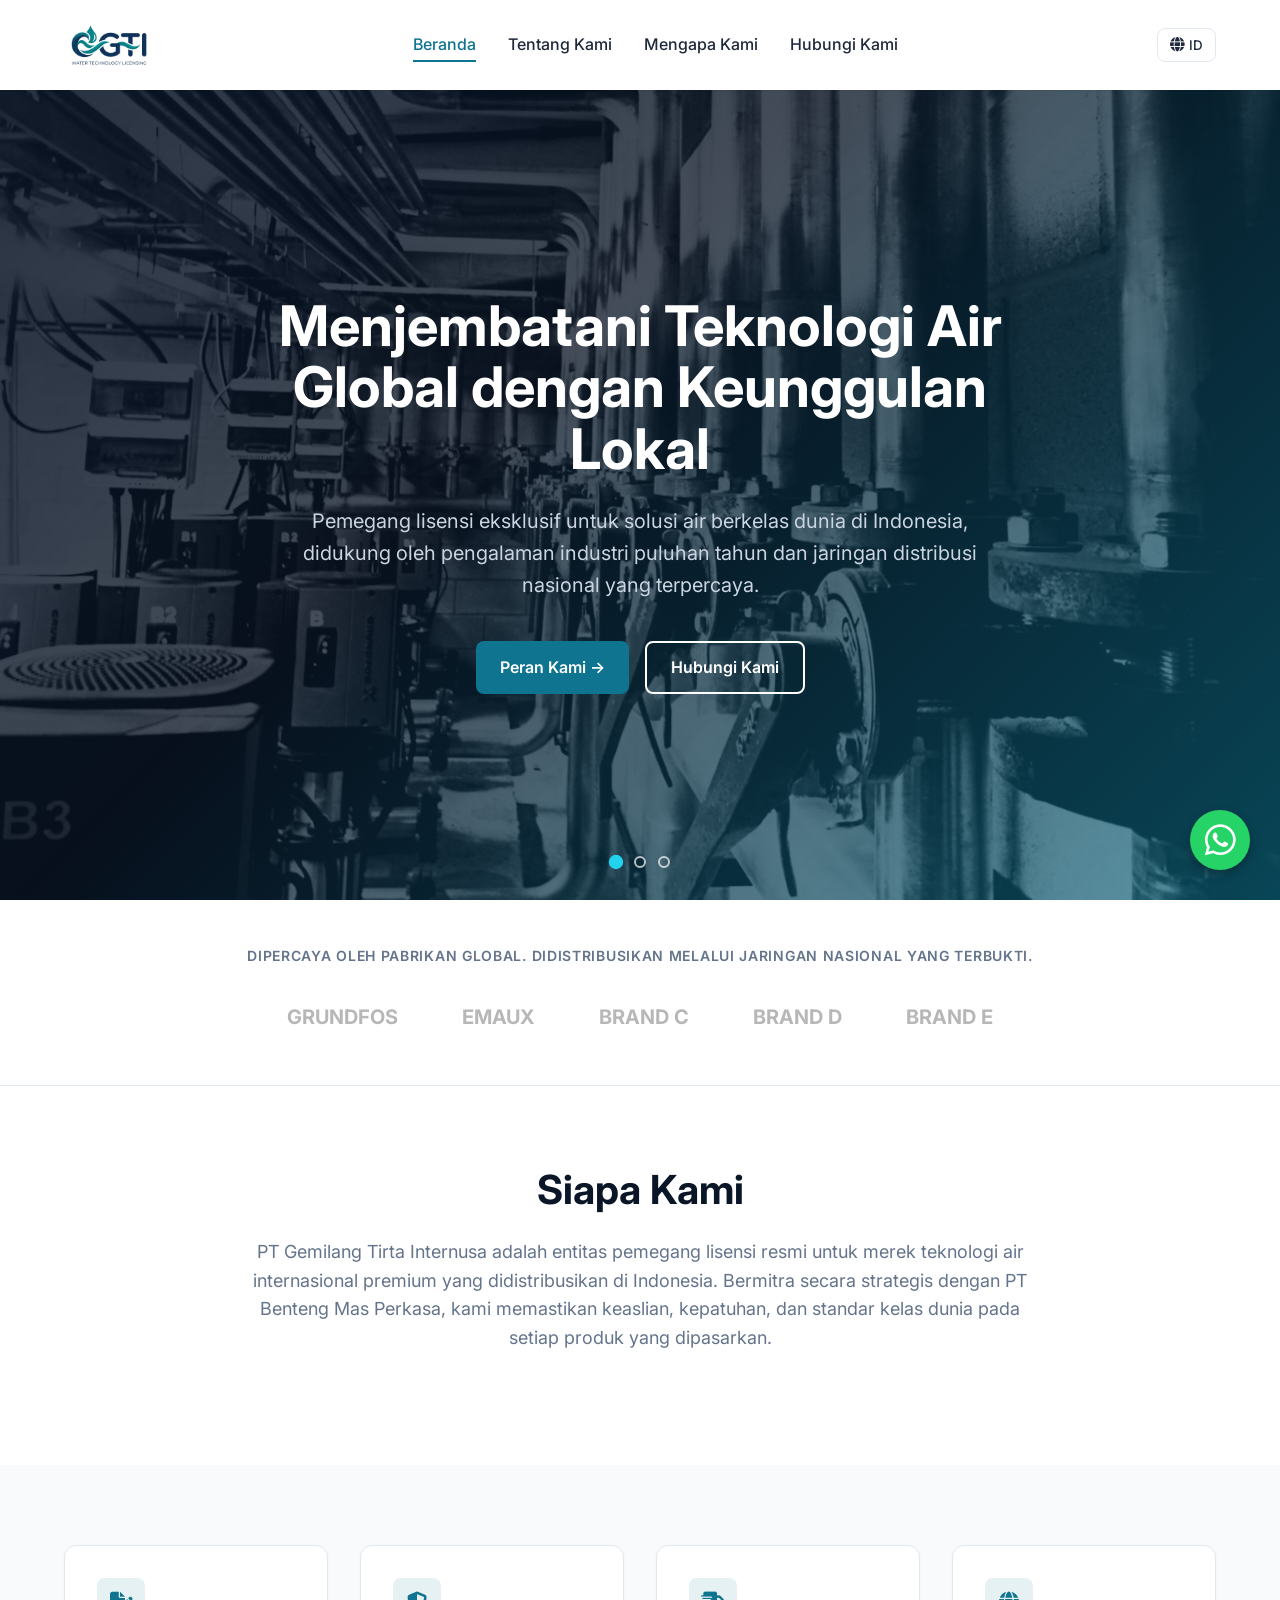
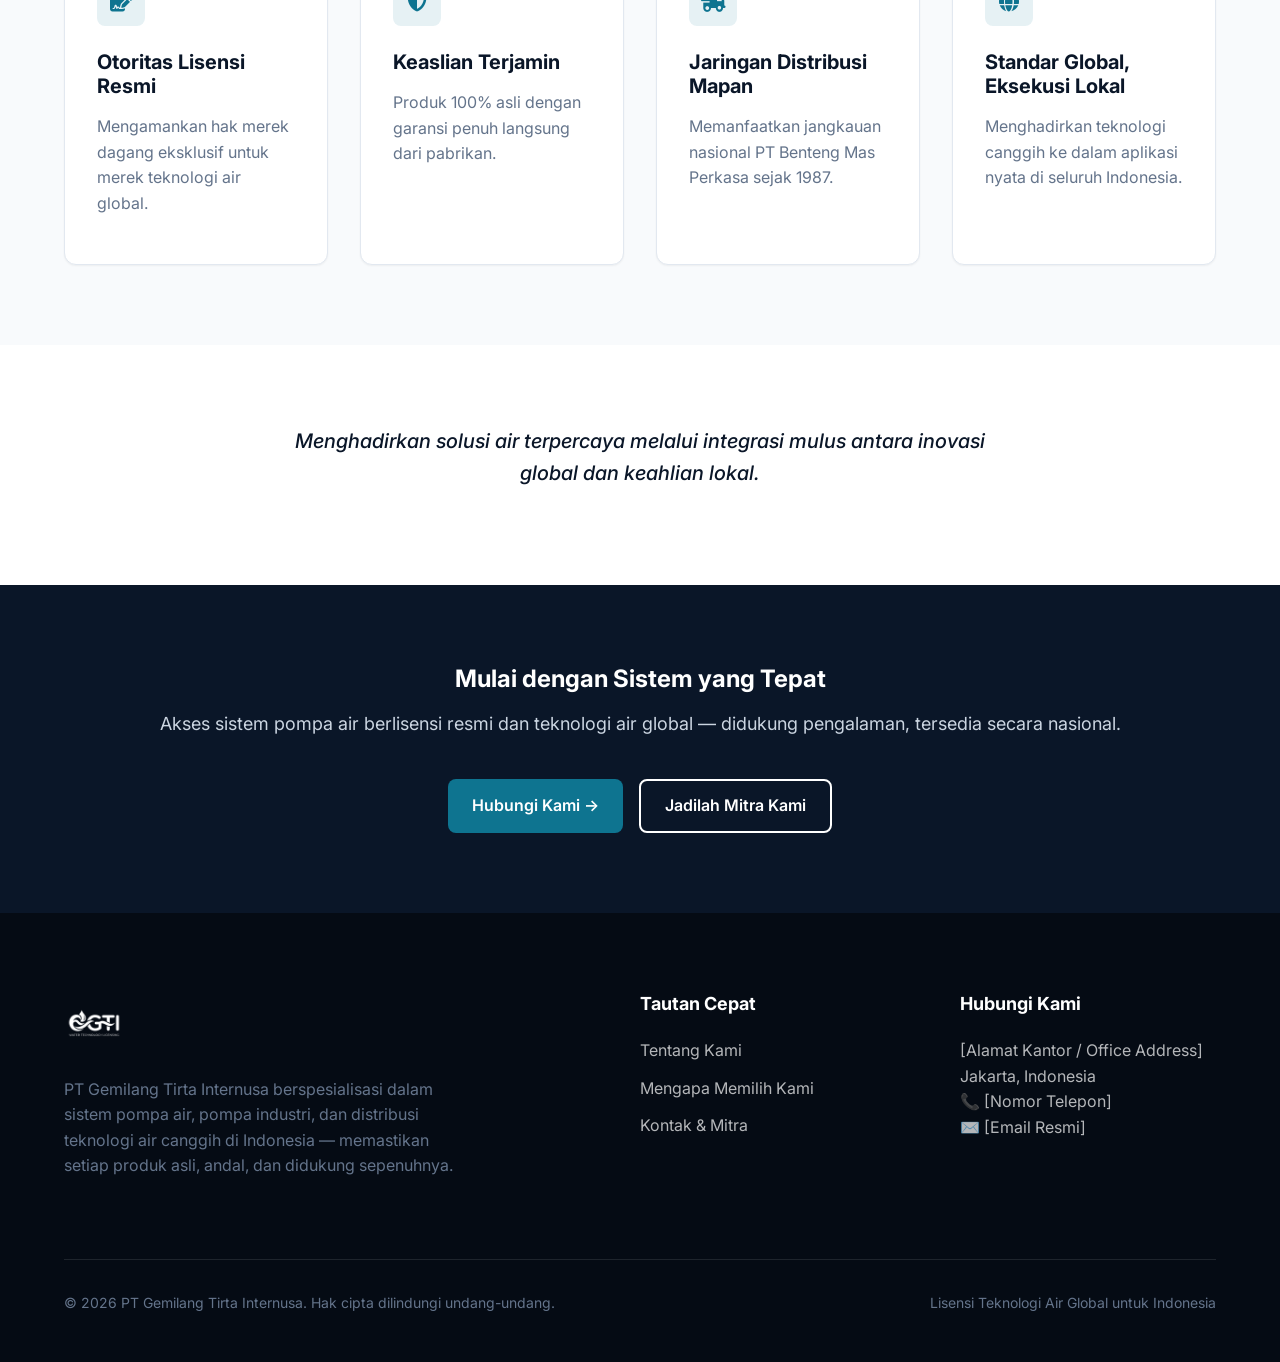
==== index.html @ 08c7417e "feat: Restructure multi-page website based on slide 6-11 editorial brief" ====
<!DOCTYPE html>
<html lang="id">
<head>
  <meta charset="UTF-8">
  <meta name="viewport" content="width=device-width, initial-scale=1.0">
  <title data-lang-id="Sistem Pompa Air Indonesia | PT Gemilang Tirta Internusa" data-lang-en="Water Pump Systems Indonesia | PT Gemilang Tirta Internusa">Sistem Pompa Air Indonesia | PT Gemilang Tirta Internusa</title>
  <meta name="description" data-lang-id="Gateway lisensi resmi untuk sistem pompa air global dan teknologi air di Indonesia. Produk asli, distribusi nasional, dan dukungan penuh pabrikan." data-lang-en="Official licensing gateway for global water pump systems and water technologies in Indonesia. Authentic products, nationwide distribution, and full manufacturer support." content="Gateway lisensi resmi untuk sistem pompa air global dan teknologi air di Indonesia. Produk asli, distribusi nasional, dan dukungan penuh pabrikan.">
  
  <link rel="preconnect" href="https://fonts.googleapis.com">
  <link rel="preconnect" href="https://fonts.gstatic.com" crossorigin>
  <link href="https://fonts.googleapis.com/css2?family=Inter:wght@400;500;600;700&display=swap" rel="stylesheet">
  <link rel="stylesheet" href="https://cdnjs.cloudflare.com/ajax/libs/font-awesome/6.4.2/css/all.min.css">
  <link rel="stylesheet" href="css/style.css">
</head>
<body>

  <!-- Header & Navigation -->
  <header class="header">
    <div class="container nav-container">
      <a href="index.html" class="logo-wrapper">
        <img src="assets/images/logo.png" alt="GTI Logo">
      </a>
      
      <nav class="nav-menu">
        <a href="index.html" class="nav-link active" data-lang-id="Beranda" data-lang-en="Home">Beranda</a>
        <a href="about.html" class="nav-link" data-lang-id="Tentang Kami" data-lang-en="About Us">Tentang Kami</a>
        <a href="why-us.html" class="nav-link" data-lang-id="Mengapa Kami" data-lang-en="Why Choose Us">Mengapa Kami</a>
        <a href="contact.html" class="nav-link" data-lang-id="Hubungi Kami" data-lang-en="Contact Us">Hubungi Kami</a>
      </nav>

      <div class="nav-actions">
        <!-- Language Switcher -->
        <div class="lang-dropdown">
          <button class="lang-btn">
            <i class="fa-solid fa-globe" style="font-size: 1.1em; color: currentColor;"></i>
            <span id="current-lang">ID</span>
          </button>
          <div class="lang-menu">
            <button class="lang-option" data-value="id">Bahasa Indonesia</button>
            <button class="lang-option" data-value="en">English</button>
          </div>
        </div>
        
        <button class="mobile-toggle">
          <i class="fa-solid fa-bars" style="font-size: 1.5em; color: currentColor;"></i>
        </button>
      </div>
    </div>
  </header>

  <!-- Hero Section -->
  <section class="hero-slider" id="heroSlider">
    <div class="slider-track">
      <!-- Slide 1 -->
      <div class="slide" style="background-image: url('assets/benner/2-1-1536x1024.jpg');">
        <div class="slide-overlay"></div>
        <div class="container slide-content">
          <h1 class="hero-title" data-lang-id="Menjembatani Teknologi Air Global dengan Keunggulan Lokal" data-lang-en="Bridging Global Water Technologies with Local Excellence">Menjembatani Teknologi Air Global dengan Keunggulan Lokal</h1>
          <p class="hero-subtitle" data-lang-id="Pemegang lisensi eksklusif untuk solusi air berkelas dunia di Indonesia, didukung oleh pengalaman industri puluhan tahun dan jaringan distribusi nasional yang terpercaya." data-lang-en="Exclusive licensing gateway for world-class water solutions in Indonesia, backed by decades of industry experience and a trusted nationwide distribution network.">Pemegang lisensi eksklusif untuk solusi air berkelas dunia di Indonesia, didukung oleh pengalaman industri puluhan tahun dan jaringan distribusi nasional yang terpercaya.</p>
          <div class="hero-cta">
            <a href="about.html" class="btn btn-primary" data-lang-id="Peran Kami &rarr;" data-lang-en="Explore Our Role &rarr;">Peran Kami &rarr;</a>
            <a href="contact.html" class="btn btn-outline text-white" style="border-color: #fff;" data-lang-id="Hubungi Kami" data-lang-en="Contact Us">Hubungi Kami</a>
          </div>
        </div>
      </div>
      <!-- Slide 2 -->
      <div class="slide" style="background-image: url('assets/benner/1-1536x1024.jpg');">
        <div class="slide-overlay"></div>
        <div class="container slide-content">
          <h1 class="hero-title" data-lang-id="Teknologi Air Global. Resmi Hadir di Indonesia." data-lang-en="Global Water Technology. Officially Delivered.">Teknologi Air Global. Resmi Hadir di Indonesia.</h1>
          <p class="hero-subtitle" data-lang-id="Pemegang lisensi eksklusif untuk merek teknologi air internasional premium di Indonesia — menjamin keaslian, kepatuhan, dan keandalan jangka panjang." data-lang-en="Exclusive licensing gateway for premium international water brands in Indonesia — ensuring authenticity, compliance, and long-term reliability.">Pemegang lisensi eksklusif untuk merek teknologi air internasional premium di Indonesia — menjamin keaslian, kepatuhan, dan keandalan jangka panjang.</p>
          <div class="hero-cta">
            <a href="about.html" class="btn btn-primary" data-lang-id="Tentang Kami &rarr;" data-lang-en="About Us &rarr;">Tentang Kami &rarr;</a>
          </div>
        </div>
      </div>
      <!-- Slide 3 -->
      <div class="slide" style="background-image: url('assets/benner/1-3-1536x1024.jpg');">
        <div class="slide-overlay"></div>
        <div class="container slide-content">
          <h1 class="hero-title" data-lang-id="Jaringan Distribusi Nasional Sejak 1987" data-lang-en="Nationwide Distribution Network Since 1987">Jaringan Distribusi Nasional Sejak 1987</h1>
          <p class="hero-subtitle" data-lang-id="Didukung oleh warisan PT Benteng Mas Perkasa, jaringan distribusi kami menjangkau seluruh wilayah Indonesia." data-lang-en="Backed by PT Benteng Mas Perkasa's legacy, our distribution network reaches all across Indonesia.">Didukung oleh warisan PT Benteng Mas Perkasa, jaringan distribusi kami menjangkau seluruh wilayah Indonesia.</p>
          <div class="hero-cta">
            <a href="why-us.html" class="btn btn-primary" data-lang-id="Mengapa Kami &rarr;" data-lang-en="Why Choose Us &rarr;">Mengapa Kami &rarr;</a>
            <a href="contact.html" class="btn btn-outline text-white" style="border-color: #fff;" data-lang-id="Jadilah Mitra Kami" data-lang-en="Partner With Us">Jadilah Mitra Kami</a>
          </div>
        </div>
      </div>
    </div>
    <!-- Dot Navigation -->
    <div class="slider-dots">
      <button class="dot active" data-slide="0"></button>
      <button class="dot" data-slide="1"></button>
      <button class="dot" data-slide="2"></button>
    </div>
  </section>

  <!-- Trust Bar (Logos) -->
  <section class="logo-strip fade-in delay-1">
    <div class="container">
      <h4 class="logo-strip-title" data-lang-id="Dipercaya oleh pabrikan global. Didistribusikan melalui jaringan nasional yang terbukti." data-lang-en="Trusted by global manufacturers. Distributed through a proven national network.">Dipercaya oleh pabrikan global. Didistribusikan melalui jaringan nasional yang terbukti.</h4>
      <div class="logo-grid">
        <!-- Placeholder logos text instead of images -->
        <div class="logo-item">GRUNDFOS</div>
        <div class="logo-item">EMAUX</div>
        <div class="logo-item">BRAND C</div>
        <div class="logo-item">BRAND D</div>
        <div class="logo-item">BRAND E</div>
      </div>
    </div>
  </section>

  <!-- Intro Highlight (Short Overview) -->
  <section class="section">
    <div class="container text-center fade-in">
      <h2 class="section-title text-primary" style="margin-bottom: 1.5rem;" data-lang-id="Siapa Kami" data-lang-en="Who We Are">Siapa Kami</h2>
      <p style="max-width: 800px; margin: 0 auto 2rem; font-size: 1.125rem;" data-lang-id="PT Gemilang Tirta Internusa adalah entitas pemegang lisensi resmi untuk merek teknologi air internasional premium yang didistribusikan di Indonesia. Bermitra secara strategis dengan PT Benteng Mas Perkasa, kami memastikan keaslian, kepatuhan, dan standar kelas dunia pada setiap produk yang dipasarkan." data-lang-en="PT Gemilang Tirta Internusa is the official licensing entity for premium international water technology brands distributed in Indonesia. Working in strategic partnership with PT Benteng Mas Perkasa, we ensure authenticity, compliance, and world-class standards across every product delivered to the market.">PT Gemilang Tirta Internusa adalah entitas pemegang lisensi resmi untuk merek teknologi air internasional premium yang didistribusikan di Indonesia. Bermitra secara strategis dengan PT Benteng Mas Perkasa, kami memastikan keaslian, kepatuhan, dan standar kelas dunia pada setiap produk yang dipasarkan.</p>
    </div>
  </section>

  <!-- Key Value Points (4 Columns) -->
  <section class="section section-bg-light">
    <div class="container fade-in">
      <div class="grid-4">
        <!-- Card 1 -->
        <div class="card">
          <div class="card-icon">
            <i class="fa-solid fa-file-signature fa-lg"></i>
          </div>
          <h3 class="card-title" data-lang-id="Otoritas Lisensi Resmi" data-lang-en="Official Licensing Authority">Otoritas Lisensi Resmi</h3>
          <p data-lang-id="Mengamankan hak merek dagang eksklusif untuk merek teknologi air global." data-lang-en="Securing exclusive trademark rights for global water technology brands.">Mengamankan hak merek dagang eksklusif untuk merek teknologi air global.</p>
        </div>
        <!-- Card 2 -->
        <div class="card delay-1 fade-in">
          <div class="card-icon">
            <i class="fa-solid fa-shield-halved fa-lg"></i>
          </div>
          <h3 class="card-title" data-lang-id="Keaslian Terjamin" data-lang-en="Authenticity Guaranteed">Keaslian Terjamin</h3>
          <p data-lang-id="Produk 100% asli dengan garansi penuh langsung dari pabrikan." data-lang-en="100% genuine products with full manufacturer-backed warranties.">Produk 100% asli dengan garansi penuh langsung dari pabrikan.</p>
        </div>
        <!-- Card 3 -->
        <div class="card delay-2 fade-in">
          <div class="card-icon">
            <i class="fa-solid fa-truck-fast fa-lg"></i>
          </div>
          <h3 class="card-title" data-lang-id="Jaringan Distribusi Mapan" data-lang-en="Established Distribution Network">Jaringan Distribusi Mapan</h3>
          <p data-lang-id="Memanfaatkan jangkauan nasional PT Benteng Mas Perkasa sejak 1987." data-lang-en="Leveraging PT Benteng Mas Perkasa's nationwide reach since 1987.">Memanfaatkan jangkauan nasional PT Benteng Mas Perkasa sejak 1987.</p>
        </div>
        <!-- Card 4 -->
        <div class="card delay-3 fade-in">
          <div class="card-icon">
            <i class="fa-solid fa-globe fa-lg"></i>
          </div>
          <h3 class="card-title" data-lang-id="Standar Global, Eksekusi Lokal" data-lang-en="Global Standards, Local Execution">Standar Global, Eksekusi Lokal</h3>
          <p data-lang-id="Menghadirkan teknologi canggih ke dalam aplikasi nyata di seluruh Indonesia." data-lang-en="Bringing advanced technologies into real-world applications across Indonesia.">Menghadirkan teknologi canggih ke dalam aplikasi nyata di seluruh Indonesia.</p>
        </div>
      </div>
    </div>
  </section>

  <!-- Callout Section -->
  <section class="section text-center fade-in">
    <div class="container" style="max-width: 800px;">
      <p style="font-size: 1.25rem; font-weight: 500; color: var(--color-primary); font-style: italic;" data-lang-id="Menghadirkan solusi air terpercaya melalui integrasi mulus antara inovasi global dan keahlian lokal." data-lang-en="Delivering trusted water solutions through a seamless integration of global innovation and local expertise.">Menghadirkan solusi air terpercaya melalui integrasi mulus antara inovasi global dan keahlian lokal.</p>
    </div>
  </section>

  <!-- CTA Section -->
  <section class="section section-bg-dark text-center fade-in">
    <div class="container">
      <h2 data-lang-id="Mulai dengan Sistem yang Tepat" data-lang-en="Start with the Right System">Mulai dengan Sistem yang Tepat</h2>
      <p style="margin-bottom: 2.5rem; color: #CBD5E1; font-size: 1.125rem;" data-lang-id="Akses sistem pompa air berlisensi resmi dan teknologi air global — didukung pengalaman, tersedia secara nasional." data-lang-en="Access officially licensed water pump systems and global water technologies — backed by experience, supported nationwide.">Akses sistem pompa air berlisensi resmi dan teknologi air global — didukung pengalaman, tersedia secara nasional.</p>
      <div class="hero-cta">
        <a href="contact.html" class="btn btn-primary" data-lang-id="Hubungi Kami &rarr;" data-lang-en="Contact Us &rarr;">Hubungi Kami &rarr;</a>
        <a href="contact.html" class="btn btn-outline text-white" style="border-color: #fff;" data-lang-id="Jadilah Mitra Kami" data-lang-en="Become a Partner">Jadilah Mitra Kami</a>
      </div>
    </div>
  </section>

  <!-- Footer -->
  <footer class="footer">
    <div class="container">
      <div class="footer-top fade-in">
        <div class="footer-info">
          <img src="assets/images/logo.png" alt="GTI Logo" class="footer-logo">
          <p class="footer-desc" data-lang-id="PT Gemilang Tirta Internusa berspesialisasi dalam sistem pompa air, pompa industri, dan distribusi teknologi air canggih di Indonesia — memastikan setiap produk asli, andal, dan didukung sepenuhnya." data-lang-en="PT Gemilang Tirta Internusa specializes in water pump systems, industrial pumps, and advanced water technology distribution in Indonesia, ensuring every product is authentic, reliable, and fully supported.">PT Gemilang Tirta Internusa berspesialisasi dalam sistem pompa air, pompa industri, dan distribusi teknologi air canggih di Indonesia — memastikan setiap produk asli, andal, dan didukung sepenuhnya.</p>
        </div>
        <div class="footer-links">
          <h4 data-lang-id="Tautan Cepat" data-lang-en="Quick Links">Tautan Cepat</h4>
          <ul>
            <li><a href="about.html" data-lang-id="Tentang Kami" data-lang-en="About Us">Tentang Kami</a></li>
            <li><a href="why-us.html" data-lang-id="Mengapa Memilih Kami" data-lang-en="Why Choose Us">Mengapa Memilih Kami</a></li>
            <li><a href="contact.html" data-lang-id="Kontak & Mitra" data-lang-en="Contact & Partnership">Kontak & Mitra</a></li>
          </ul>
        </div>
        <div class="footer-contact">
          <h4 data-lang-id="Hubungi Kami" data-lang-en="Contact">Hubungi Kami</h4>
          <ul>
            <!-- Placeholders as requested -->
            <li>[Alamat Kantor / Office Address]</li>
            <li>Jakarta, Indonesia</li>
            <li>📞 [Nomor Telepon]</li>
            <li>✉️ [Email Resmi]</li>
          </ul>
        </div>
      </div>
      <div class="footer-bottom">
        <p>&copy; 2026 PT Gemilang Tirta Internusa. <span data-lang-id="Hak cipta dilindungi undang-undang." data-lang-en="All rights reserved.">Hak cipta dilindungi undang-undang.</span></p>
        <p data-lang-id="Lisensi Teknologi Air Global untuk Indonesia" data-lang-en="Licensing Global Water Technologies for Indonesia">Lisensi Teknologi Air Global untuk Indonesia</p>
      </div>
    </div>
  </footer>

  <!-- Floating WhatsApp Button -->
  <a href="https://wa.me/6281234567890" class="whatsapp-float" target="_blank" rel="noopener noreferrer" aria-label="Chat on WhatsApp">
    <i class="fa-brands fa-whatsapp"></i>
  </a>

  <script src="js/main.js"></script>
</body>
</html>
---- css/style.css ----
/* ==========================================================================
   CSS Variables & Tokens
   ========================================================================== */
:root {
  /* Colors */
  --color-primary: #0A1628; /* Deep Navy */
  --color-secondary: #0E7490; /* Ocean Teal */
  --color-accent: #22D3EE; /* Aqua Blue */
  --color-neutral-light: #F8FAFC; /* Soft White */
  --color-neutral: #64748B; /* Slate Gray */
  --color-text: #1E293B; /* Dark Charcoal */
  --color-white: #FFFFFF;
  --color-border: #E2E8F0;
  
  /* Typography */
  --font-main: 'Inter', -apple-system, BlinkMacSystemFont, 'Segoe UI', Roboto, Oxygen, Ubuntu, Cantarell, sans-serif;
  
  /* Shadow & Radius */
  --shadow-sm: 0 1px 2px 0 rgba(0, 0, 0, 0.05);
  --shadow-md: 0 4px 6px -1px rgba(0, 0, 0, 0.1), 0 2px 4px -1px rgba(0, 0, 0, 0.06);
  --shadow-lg: 0 10px 15px -3px rgba(0, 0, 0, 0.1), 0 4px 6px -2px rgba(0, 0, 0, 0.05);
  --radius-md: 8px;
  --radius-lg: 12px;
  
  /* Layout */
  --max-width: 1200px;
  --section-padding: 5rem 1rem;
}

/* ==========================================================================
   Reset & Base Styles
   ========================================================================== */
*, *::before, *::after {
  box-sizing: border-box;
  margin: 0;
  padding: 0;
}

html {
  scroll-behavior: smooth;
}

body {
  font-family: var(--font-main);
  color: var(--color-text);
  background-color: var(--color-white);
  line-height: 1.6;
  font-size: 16px;
  overflow-x: hidden;
}

a {
  text-decoration: none;
  color: inherit;
  transition: color 0.3s ease;
}

ul {
  list-style: none;
}

img {
  max-width: 100%;
  height: auto;
  display: block;
}

.container {
  width: 100%;
  max-width: var(--max-width);
  margin: 0 auto;
  padding: 0 1.5rem;
}

h1, h2, h3, h4, h5, h6 {
  line-height: 1.2;
  font-weight: 700;
  color: var(--color-primary);
  margin-bottom: 1rem;
}

p {
  margin-bottom: 1rem;
  color: var(--color-neutral);
}

.section {
  padding: var(--section-padding);
}

.section-bg-light {
  background-color: var(--color-neutral-light);
}

.section-bg-dark {
  background-color: var(--color-primary);
  color: var(--color-white);
}

.section-bg-dark h1, .section-bg-dark h2, .section-bg-dark h3, .section-bg-dark p {
  color: var(--color-white);
}

/* ==========================================================================
   Typography Utilities
   ========================================================================== */
.text-center { text-align: center; }
.text-primary { color: var(--color-primary); }
.text-secondary { color: var(--color-secondary); }
.text-accent { color: var(--color-accent); }
.text-white { color: var(--color-white) !important; }
.text-neutral { color: var(--color-neutral); }

.section-title {
  font-size: 2.5rem;
  margin-bottom: 3rem;
  text-align: center;
}

/* ==========================================================================
   Buttons
   ========================================================================== */
.btn {
  display: inline-flex;
  align-items: center;
  justify-content: center;
  gap: 0.5rem;
  padding: 0.75rem 1.5rem;
  border-radius: var(--radius-md);
  font-weight: 600;
  cursor: pointer;
  transition: all 0.3s ease;
  border: none;
  font-size: 1rem;
}

.btn-primary {
  background-color: var(--color-secondary);
  color: var(--color-white);
}

.btn-primary:hover {
  background-color: #0c6178;
  color: var(--color-white);
  transform: translateY(-2px);
}

.btn-outline {
  background-color: transparent;
  color: var(--color-secondary);
  border: 2px solid var(--color-secondary);
}

.btn-outline:hover {
  background-color: var(--color-secondary);
  color: var(--color-white);
}

.btn-white {
  background-color: var(--color-white);
  color: var(--color-primary);
}

.btn-white:hover {
  background-color: var(--color-neutral-light);
  transform: translateY(-2px);
}

/* ==========================================================================
   Header & Navigation
   ========================================================================== */
.header {
  background-color: var(--color-white);
  box-shadow: var(--shadow-sm);
  position: sticky;
  top: 0;
  z-index: 1000;
  width: 100%;
}

.nav-container {
  display: flex;
  justify-content: space-between;
  align-items: center;
  height: 90px;
}

.logo-wrapper {
  display: flex;
  align-items: center;
}

.logo-wrapper img {
  height: 90px;
  width: auto;
}

/* Nav Menu */
.nav-menu {
  display: flex;
  gap: 2rem;
  align-items: center;
}

.nav-link {
  font-weight: 500;
  color: var(--color-text);
  position: relative;
}

.nav-link::after {
  content: '';
  position: absolute;
  bottom: -4px;
  left: 0;
  width: 0;
  height: 2px;
  background-color: var(--color-secondary);
  transition: width 0.3s ease;
}

.nav-link:hover::after, .nav-link.active::after {
  width: 100%;
}

.nav-link:hover, .nav-link.active {
  color: var(--color-secondary);
}

/* Actions (Lang Switcher & Hamburger) */
.nav-actions {
  display: flex;
  align-items: center;
  gap: 1rem;
}

/* Language Switcher */
.lang-dropdown {
  position: relative;
  display: inline-block;
}

.lang-btn {
  display: flex;
  align-items: center;
  gap: 0.25rem;
  background: none;
  border: 1px solid var(--color-border);
  border-radius: var(--radius-md);
  padding: 0.5rem 0.75rem;
  font-family: inherit;
  font-weight: 500;
  cursor: pointer;
  color: var(--color-text);
  transition: border-color 0.3s;
}

.lang-btn:hover {
  border-color: var(--color-secondary);
}

.lang-menu {
  display: none;
  position: absolute;
  right: 0;
  top: 100%;
  margin-top: 0.5rem;
  background-color: var(--color-white);
  box-shadow: var(--shadow-md);
  border-radius: var(--radius-md);
  border: 1px solid var(--color-border);
  min-width: 140px;
  overflow: hidden;
  z-index: 100;
}

.lang-menu.show {
  display: block;
}

.lang-option {
  display: block;
  width: 100%;
  text-align: left;
  padding: 0.75rem 1rem;
  background: none;
  border: none;
  cursor: pointer;
  font-family: inherit;
  font-size: 0.95rem;
}

.lang-option:hover {
  background-color: var(--color-neutral-light);
  color: var(--color-secondary);
}

/* Mobile Toggle */
.mobile-toggle {
  display: none;
  background: none;
  border: none;
  cursor: pointer;
  color: var(--color-text);
}

/* ==========================================================================
   Hero Slider (Horizontal Carousel)
   ========================================================================== */
.hero-slider {
  position: relative;
  width: 100%;
  height: calc(100vh - 90px);
  min-height: 500px;
  overflow: hidden;
}

.slider-track {
  display: flex;
  width: 400%; /* 4 slides x 100% */
  height: 100%;
  transition: transform 0.8s cubic-bezier(0.25, 0.46, 0.45, 0.94);
}

.slide {
  flex: 0 0 25%; /* each slide = 1/4 of track */
  width: 25%;
  height: 100%;
  background-size: cover;
  background-position: center;
  background-repeat: no-repeat;
  display: flex;
  align-items: center;
  justify-content: center;
  position: relative;
}

.slide-overlay {
  position: absolute;
  top: 0;
  left: 0;
  width: 100%;
  height: 100%;
  background: linear-gradient(135deg, rgba(10, 22, 40, 0.85) 0%, rgba(10, 22, 40, 0.7) 40%, rgba(14, 116, 144, 0.6) 100%);
  backdrop-filter: grayscale(100%);
  -webkit-backdrop-filter: grayscale(100%);
  z-index: 1;
}

.slide-content {
  position: relative;
  z-index: 2;
  max-width: 800px;
  margin: 0 auto;
  text-align: center;
  padding: 0 2rem;
}

.slide-content .hero-title {
  font-size: 3.5rem;
  margin-bottom: 1.5rem;
  line-height: 1.1;
  color: #fff;
}

.slide-content .hero-subtitle {
  font-size: 1.25rem;
  margin-bottom: 2.5rem;
  color: #CBD5E1;
  font-weight: 400;
}

/* Slider Dot Navigation */
.slider-dots {
  position: absolute;
  bottom: 2rem;
  left: 50%;
  transform: translateX(-50%);
  display: flex;
  gap: 0.75rem;
  z-index: 10;
}

.dot {
  width: 12px;
  height: 12px;
  border-radius: 50%;
  border: 2px solid rgba(255, 255, 255, 0.7);
  background: transparent;
  cursor: pointer;
  transition: all 0.3s ease;
  padding: 0;
}

.dot:hover {
  background: rgba(255, 255, 255, 0.5);
}

.dot.active {
  background: var(--color-accent);
  border-color: var(--color-accent);
  transform: scale(1.2);
}

/* ==========================================================================
   Hero Section (for non-homepage pages)
   ========================================================================== */
.hero {
  background-color: var(--color-primary);
  color: var(--color-white);
  padding: 8rem 0;
  position: relative;
  overflow: hidden;
  background-size: cover;
  background-position: center;
  background-repeat: no-repeat;
}

.hero::before {
  content: '';
  position: absolute;
  top: 0;
  left: 0;
  width: 100%;
  height: 100%;
  background: linear-gradient(135deg, rgba(10, 22, 40, 0.75) 0%, rgba(10, 22, 40, 0.85) 100%);
  z-index: 1;
}

/* Subtle accent glow */
.hero::after {
  content: '';
  position: absolute;
  bottom: 0;
  right: -10%;
  width: 60%;
  height: 100%;
  background-image: radial-gradient(circle at 100% 50%, rgba(34, 211, 238, 0.08) 0%, transparent 60%);
  z-index: 1;
}

.hero-content {
  position: relative;
  z-index: 2;
  max-width: 800px;
  margin: 0 auto;
  text-align: center;
}

.hero-title {
  font-size: 3.5rem;
  margin-bottom: 1.5rem;
  line-height: 1.1;
  color: var(--color-white);
}

.hero-subtitle {
  font-size: 1.25rem;
  margin-bottom: 2.5rem;
  color: #CBD5E1;
  font-weight: 400;
}

.hero-cta {
  display: flex;
  gap: 1rem;
  justify-content: center;
}

/* ==========================================================================
   Logo Strip (Trust Bar)
   ========================================================================== */
.logo-strip {
  background-color: var(--color-white);
  padding: 3rem 0;
  border-bottom: 1px solid var(--color-border);
}

.logo-strip-title {
  text-align: center;
  font-size: 0.875rem;
  text-transform: uppercase;
  letter-spacing: 0.05em;
  color: var(--color-neutral);
  margin-bottom: 2rem;
  font-weight: 600;
}

.logo-grid {
  display: flex;
  justify-content: center;
  align-items: center;
  gap: 4rem;
  flex-wrap: wrap;
}

.logo-item {
  height: 40px;
  opacity: 0.5;
  filter: grayscale(100%);
  transition: all 0.3s ease;
  display: flex;
  align-items: center;
  color: var(--color-neutral);
  font-weight: bold;
  font-size: 1.25rem;
}

.logo-item:hover {
  opacity: 1;
  filter: grayscale(0%);
}

/* ==========================================================================
   Grids & Cards
   ========================================================================== */
.grid-2 {
  display: grid;
  grid-template-columns: repeat(2, 1fr);
  gap: 3rem;
  align-items: center;
}

.grid-3 {
  display: grid;
  grid-template-columns: repeat(3, 1fr);
  gap: 2rem;
}

.grid-4 {
  display: grid;
  grid-template-columns: repeat(4, 1fr);
  gap: 2rem;
}

.card {
  background-color: var(--color-white);
  border-radius: var(--radius-lg);
  padding: 2rem;
  box-shadow: var(--shadow-sm);
  border: 1px solid var(--color-border);
  transition: transform 0.3s ease, box-shadow 0.3s ease;
  height: 100%;
}

.card:hover {
  transform: translateY(-5px);
  box-shadow: var(--shadow-md);
}

.card-icon {
  width: 48px;
  height: 48px;
  background-color: rgba(14, 116, 144, 0.1);
  color: var(--color-secondary);
  border-radius: var(--radius-md);
  display: flex;
  align-items: center;
  justify-content: center;
  margin-bottom: 1.5rem;
}

.card-title {
  font-size: 1.25rem;
  margin-bottom: 1rem;
}

/* ==========================================================================
   Ecosystem Section (Diagram)
   ========================================================================== */
.ecosystem-container {
  max-width: 100%;
  margin: 0 auto;
}

.ecosystem-flow {
  display: flex;
  flex-direction: row;
  align-items: center;
  justify-content: space-between;
  position: relative;
  padding: 2rem 0;
  gap: 1rem;
}

.ecosystem-node {
  background-color: var(--color-white);
  border: 2px solid var(--color-secondary);
  border-radius: var(--radius-md);
  padding: 1.5rem 1rem;
  width: 100%;
  flex: 1;
  text-align: center;
  position: relative;
  z-index: 2;
  box-shadow: var(--shadow-sm);
}

.ecosystem-node.active {
  background-color: var(--color-secondary);
  color: var(--color-white);
}

.ecosystem-node.active h3, .ecosystem-node.active p {
  color: var(--color-white);
}

.ecosystem-node h3 {
  margin-bottom: 0.5rem;
}

.ecosystem-node p {
  margin-bottom: 0;
  font-size: 0.875rem;
}

.ecosystem-arrow {
  color: var(--color-secondary);
  font-size: 1.5rem;
  z-index: 1;
  transform: rotate(-90deg); /* Make arrow point right */
}

/* ==========================================================================
   Contact Form
   ========================================================================== */
.contact-wrapper {
  background-color: var(--color-white);
  border-radius: var(--radius-lg);
  box-shadow: var(--shadow-md);
  overflow: hidden;
  display: flex;
}

.contact-info-panel {
  background-color: var(--color-primary);
  color: var(--color-white);
  padding: 3rem;
  width: 40%;
}

.contact-info-panel h3, .contact-info-panel p {
  color: var(--color-white);
}

.contact-detail {
  display: flex;
  gap: 1rem;
  margin-top: 2rem;
}

.contact-detail-icon {
  color: var(--color-accent);
}

.contact-form-panel {
  padding: 3rem;
  width: 60%;
}

.form-group {
  margin-bottom: 1.5rem;
}

.form-label {
  display: block;
  font-weight: 500;
  margin-bottom: 0.5rem;
  color: var(--color-text);
}

.form-control {
  width: 100%;
  padding: 0.75rem 1rem;
  border: 1px solid var(--color-border);
  border-radius: var(--radius-md);
  font-family: inherit;
  font-size: 1rem;
  transition: border-color 0.3s;
}

.form-control:focus {
  outline: none;
  border-color: var(--color-secondary);
  box-shadow: 0 0 0 3px rgba(14, 116, 144, 0.1);
}

textarea.form-control {
  resize: vertical;
  min-height: 120px;
}

/* ==========================================================================
   Footer
   ========================================================================== */
.footer {
  background-color: #050B14; /* Darker Navy */
  color: rgba(255, 255, 255, 0.7);
  padding: 5rem 0 2rem;
}

.footer-top {
  display: grid;
  grid-template-columns: 2fr 1fr 1fr;
  gap: 4rem;
  margin-bottom: 4rem;
}

.footer-logo {
  height: 60px;
  margin-bottom: 1.5rem;
  filter: brightness(0) invert(1);
}

.footer-desc {
  max-width: 400px;
}

.footer h4 {
  color: var(--color-white);
  margin-bottom: 1.5rem;
  font-size: 1.125rem;
}

.footer-links li {
  margin-bottom: 0.75rem;
}

.footer-links a {
  transition: color 0.3s;
}

.footer-links a:hover {
  color: var(--color-accent);
}

.footer-bottom {
  border-top: 1px solid rgba(255, 255, 255, 0.1);
  padding-top: 2rem;
  display: flex;
  justify-content: space-between;
  align-items: center;
  font-size: 0.875rem;
}

/* ==========================================================================
   Animations
   ========================================================================== */
.fade-in {
  opacity: 0;
  transform: translateY(20px);
  transition: opacity 0.6s ease-out, transform 0.6s ease-out;
}

.fade-in.visible {
  opacity: 1;
  transform: translateY(0);
}

.delay-1 { transition-delay: 0.1s; }
.delay-2 { transition-delay: 0.2s; }
.delay-3 { transition-delay: 0.3s; }
.delay-4 { transition-delay: 0.4s; }

/* ==========================================================================
   Responsive Breakpoints
   ========================================================================== */
@media (max-width: 1024px) {
  .hero-title { font-size: 3rem; }
  .slide-content .hero-title { font-size: 3rem; }
  .grid-4 { grid-template-columns: repeat(2, 1fr); }
  .footer-top { grid-template-columns: 1fr 1fr; gap: 3rem; }
  .contact-wrapper { flex-direction: column; }
  .contact-info-panel, .contact-form-panel { width: 100%; padding: 2rem; }
  .ecosystem-flow { flex-direction: column; gap: 1rem; }
  .ecosystem-arrow { margin: 1rem 0; transform: none; } /* Arrow points down on mobile */
  .ecosystem-node { max-width: 400px; }
}

@media (max-width: 768px) {
  .nav-menu {
    position: fixed;
    top: 90px;
    left: -100%;
    width: 100%;
    height: calc(100vh - 90px);
    background-color: var(--color-white);
    flex-direction: column;
    padding: 2rem;
    transition: left 0.3s ease;
    align-items: flex-start;
  }
  
  .nav-menu.active { left: 0; }
  .mobile-toggle { display: block; }
  
  .hero-title { font-size: 2.5rem; }
  .slide-content .hero-title { font-size: 2.5rem; }
  .hero-slider { height: 80vh; min-height: 450px; }
  .hero { padding: 6rem 0; }
  .grid-2, .grid-3 { grid-template-columns: 1fr; }
  .footer-top { grid-template-columns: 1fr; }
  .footer-bottom { flex-direction: column; gap: 1rem; text-align: center; }
}

@media (max-width: 480px) {
  .hero-title { font-size: 2rem; }
  .slide-content .hero-title { font-size: 2rem; }
  .hero-slider { height: 85vh; min-height: 400px; }
  .slide-content .hero-subtitle { font-size: 1rem; }
  .hero-cta { flex-direction: column; width: 100%; }
  .btn { width: 100%; }
  .grid-4 { grid-template-columns: 1fr; }
}

/* ==========================================================================
   WhatsApp Floating Button
   ========================================================================== */
.whatsapp-float {
  position: fixed;
  bottom: 30px;
  right: 30px;
  width: 60px;
  height: 60px;
  background-color: #25D366;
  color: white;
  border-radius: 50px;
  display: flex;
  align-items: center;
  justify-content: center;
  font-size: 30px;
  box-shadow: 0 4px 10px rgba(0, 0, 0, 0.3);
  z-index: 9999;
  transition: transform 0.3s ease, box-shadow 0.3s ease;
}

.whatsapp-float i {
  font-size: 35px;
  display: block;
}

.whatsapp-float:hover {
  transform: translateY(-5px);
  box-shadow: 0 6px 15px rgba(0, 0, 0, 0.4);
}

@media (max-width: 768px) {
  .whatsapp-float {
    width: 50px;
    height: 50px;
    bottom: 20px;
    right: 20px;
  }
  
  .whatsapp-float i {
    font-size: 28px;
  }
}
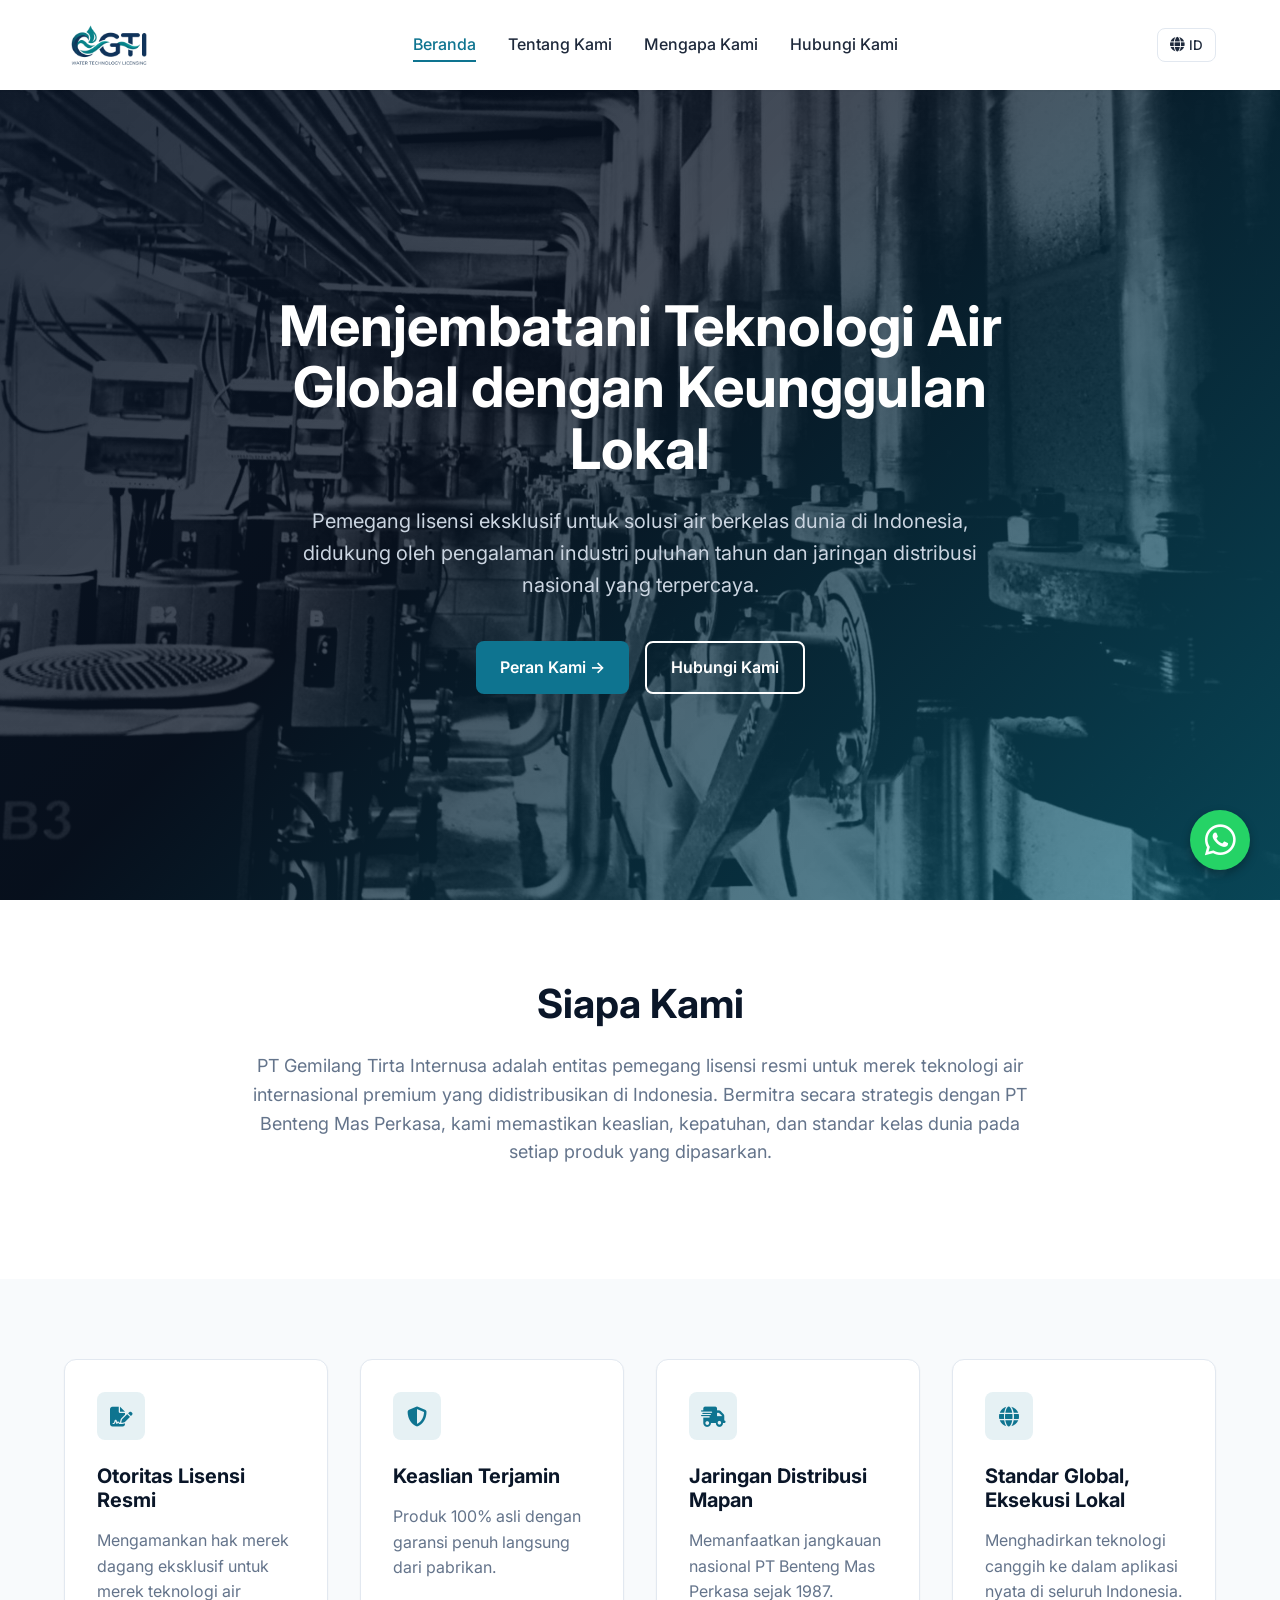
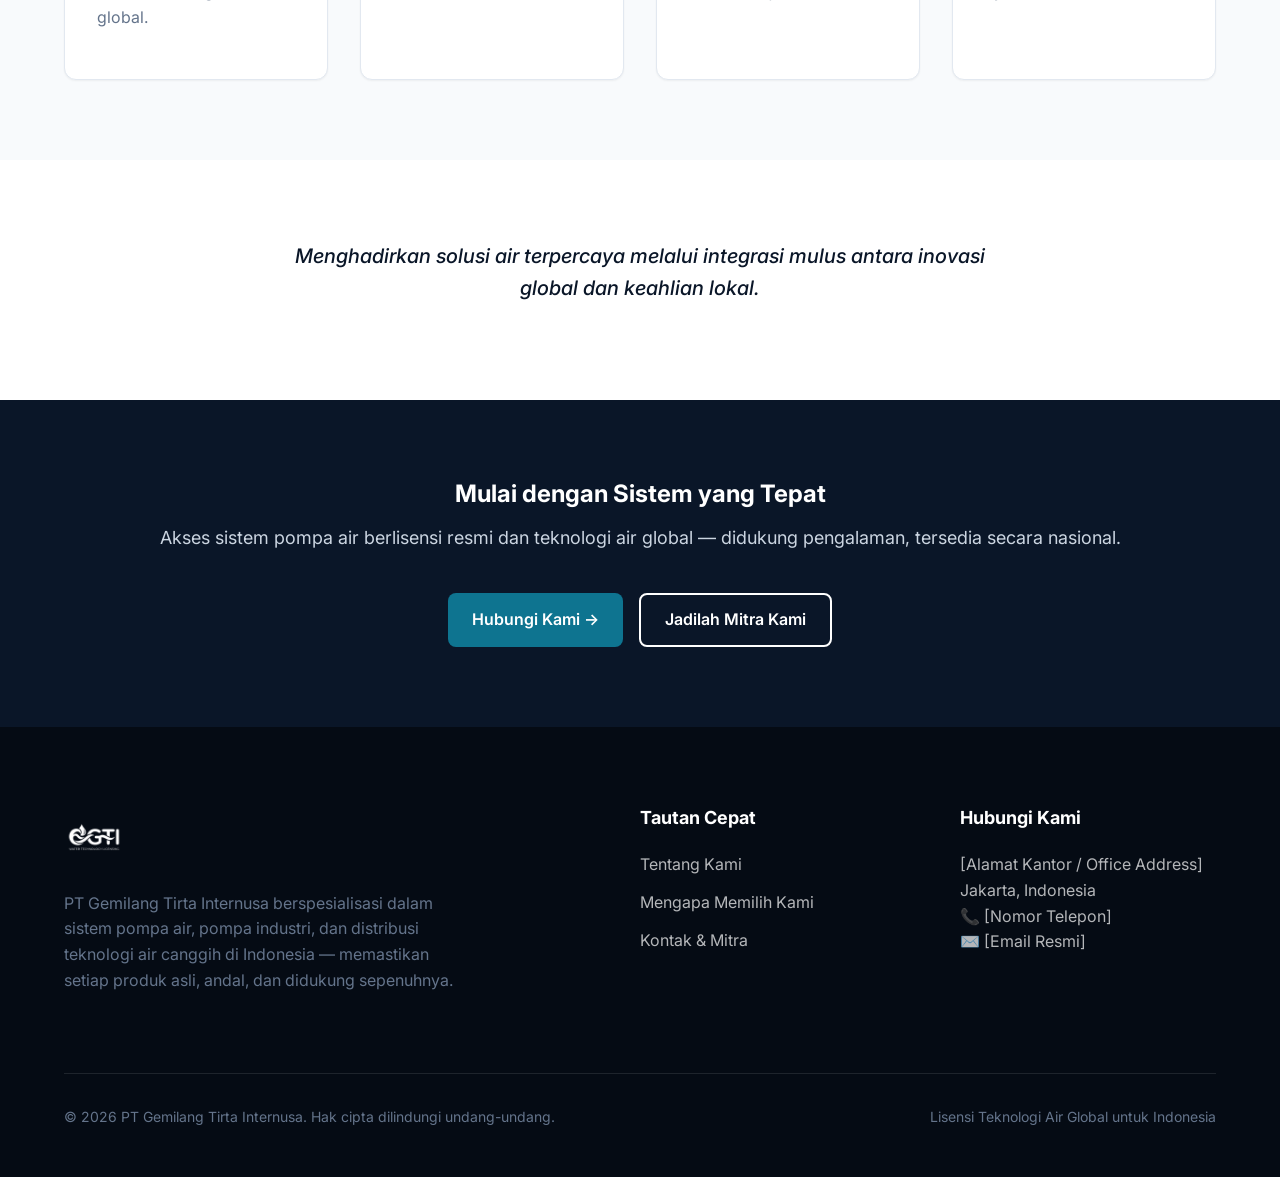
==== commit 137807e5: "fix: strictly follow multi-page brief by removing custom improvements (slider, trust bar)" ====
--- a/index.html
+++ b/index.html
@@ -62,50 +62,6 @@
             <a href="contact.html" class="btn btn-outline text-white" style="border-color: #fff;" data-lang-id="Hubungi Kami" data-lang-en="Contact Us">Hubungi Kami</a>
           </div>
         </div>
-      </div>
-      <!-- Slide 2 -->
-      <div class="slide" style="background-image: url('assets/benner/1-1536x1024.jpg');">
-        <div class="slide-overlay"></div>
-        <div class="container slide-content">
-          <h1 class="hero-title" data-lang-id="Teknologi Air Global. Resmi Hadir di Indonesia." data-lang-en="Global Water Technology. Officially Delivered.">Teknologi Air Global. Resmi Hadir di Indonesia.</h1>
-          <p class="hero-subtitle" data-lang-id="Pemegang lisensi eksklusif untuk merek teknologi air internasional premium di Indonesia — menjamin keaslian, kepatuhan, dan keandalan jangka panjang." data-lang-en="Exclusive licensing gateway for premium international water brands in Indonesia — ensuring authenticity, compliance, and long-term reliability.">Pemegang lisensi eksklusif untuk merek teknologi air internasional premium di Indonesia — menjamin keaslian, kepatuhan, dan keandalan jangka panjang.</p>
-          <div class="hero-cta">
-            <a href="about.html" class="btn btn-primary" data-lang-id="Tentang Kami &rarr;" data-lang-en="About Us &rarr;">Tentang Kami &rarr;</a>
-          </div>
-        </div>
-      </div>
-      <!-- Slide 3 -->
-      <div class="slide" style="background-image: url('assets/benner/1-3-1536x1024.jpg');">
-        <div class="slide-overlay"></div>
-        <div class="container slide-content">
-          <h1 class="hero-title" data-lang-id="Jaringan Distribusi Nasional Sejak 1987" data-lang-en="Nationwide Distribution Network Since 1987">Jaringan Distribusi Nasional Sejak 1987</h1>
-          <p class="hero-subtitle" data-lang-id="Didukung oleh warisan PT Benteng Mas Perkasa, jaringan distribusi kami menjangkau seluruh wilayah Indonesia." data-lang-en="Backed by PT Benteng Mas Perkasa's legacy, our distribution network reaches all across Indonesia.">Didukung oleh warisan PT Benteng Mas Perkasa, jaringan distribusi kami menjangkau seluruh wilayah Indonesia.</p>
-          <div class="hero-cta">
-            <a href="why-us.html" class="btn btn-primary" data-lang-id="Mengapa Kami &rarr;" data-lang-en="Why Choose Us &rarr;">Mengapa Kami &rarr;</a>
-            <a href="contact.html" class="btn btn-outline text-white" style="border-color: #fff;" data-lang-id="Jadilah Mitra Kami" data-lang-en="Partner With Us">Jadilah Mitra Kami</a>
-          </div>
-        </div>
-      </div>
-    </div>
-    <!-- Dot Navigation -->
-    <div class="slider-dots">
-      <button class="dot active" data-slide="0"></button>
-      <button class="dot" data-slide="1"></button>
-      <button class="dot" data-slide="2"></button>
-    </div>
-  </section>
-
-  <!-- Trust Bar (Logos) -->
-  <section class="logo-strip fade-in delay-1">
-    <div class="container">
-      <h4 class="logo-strip-title" data-lang-id="Dipercaya oleh pabrikan global. Didistribusikan melalui jaringan nasional yang terbukti." data-lang-en="Trusted by global manufacturers. Distributed through a proven national network.">Dipercaya oleh pabrikan global. Didistribusikan melalui jaringan nasional yang terbukti.</h4>
-      <div class="logo-grid">
-        <!-- Placeholder logos text instead of images -->
-        <div class="logo-item">GRUNDFOS</div>
-        <div class="logo-item">EMAUX</div>
-        <div class="logo-item">BRAND C</div>
-        <div class="logo-item">BRAND D</div>
-        <div class="logo-item">BRAND E</div>
       </div>
     </div>
   </section>
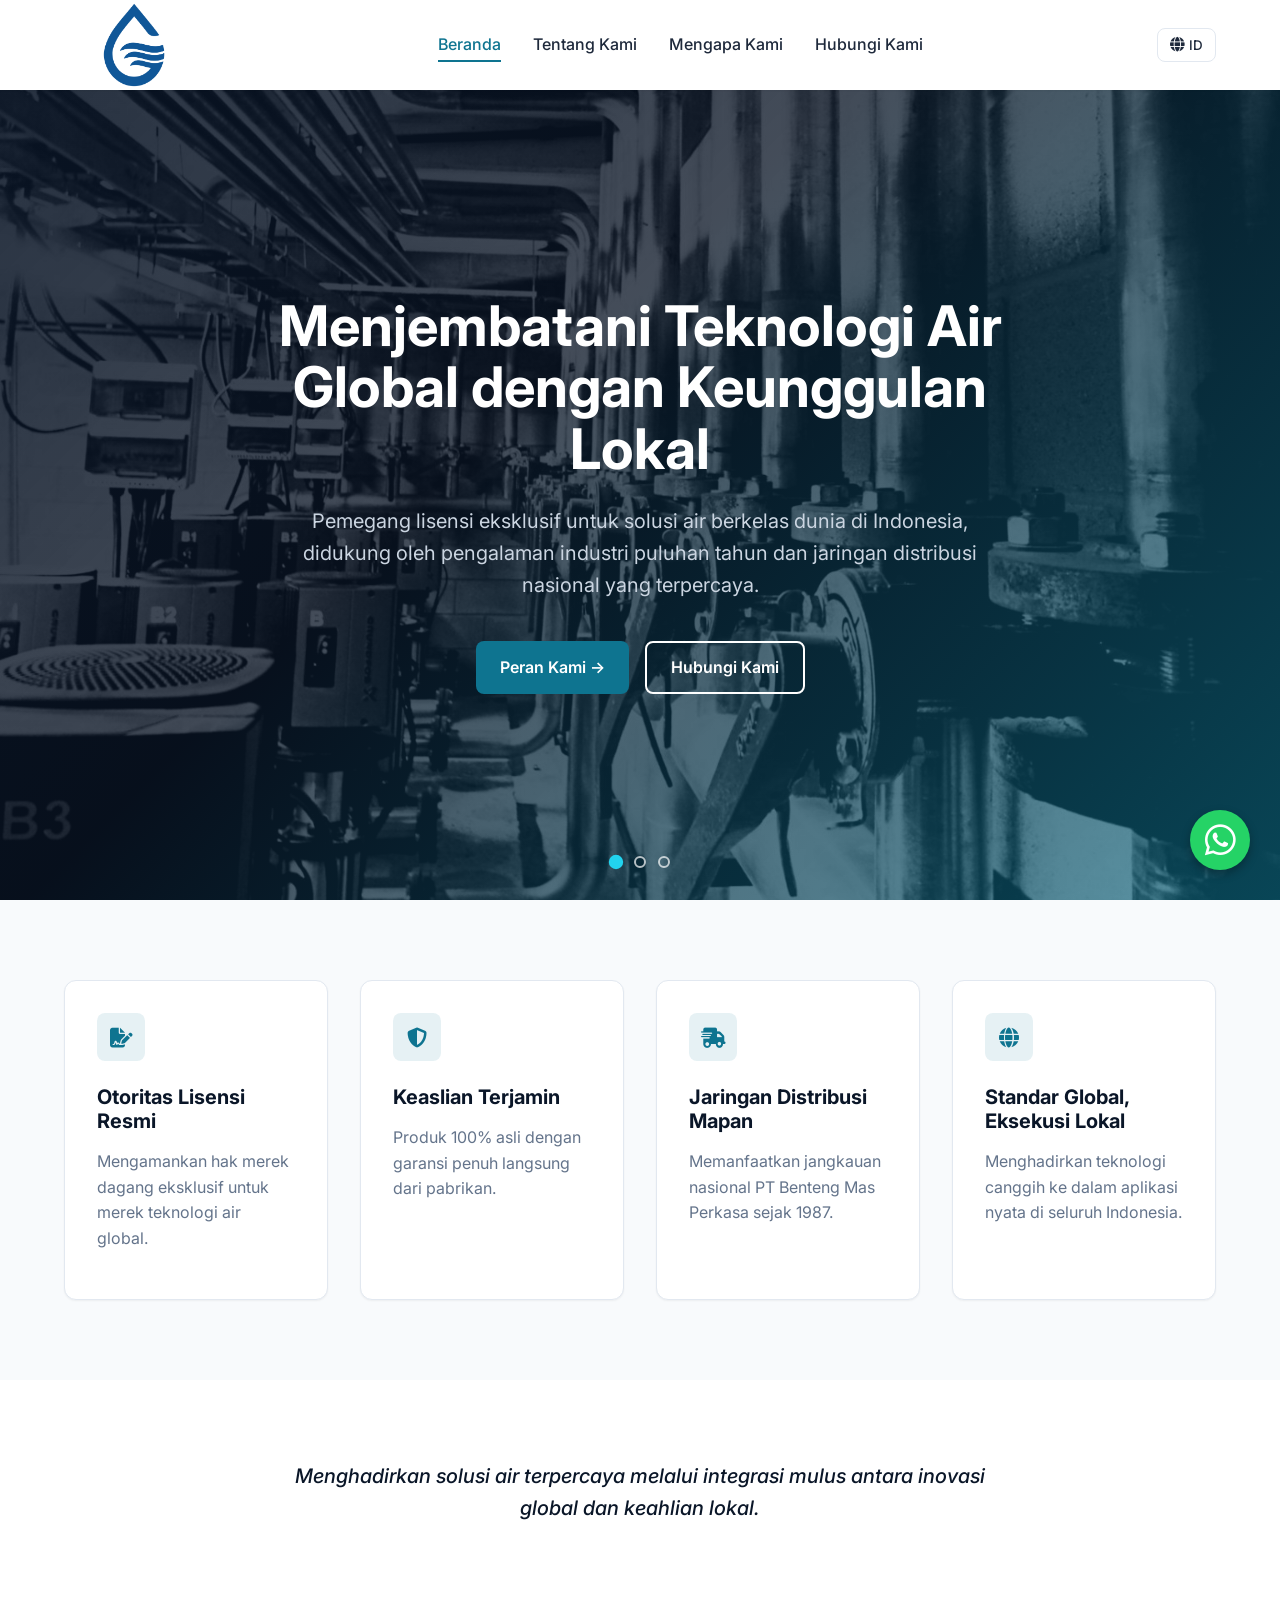
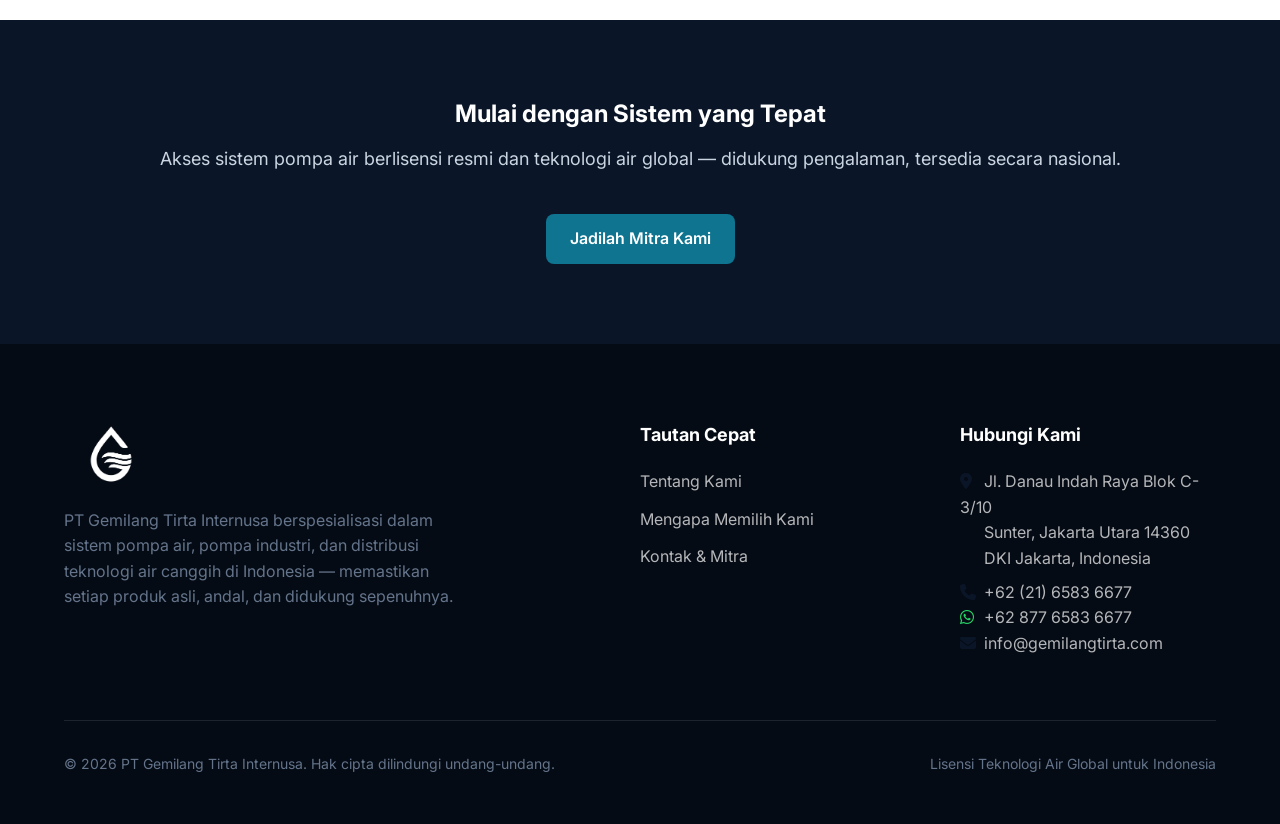
==== commit 3353cb5e: "feat: apply PDF revisions, update GTI logo, restore hero slider, and configure WA links" ====
--- a/index.html
+++ b/index.html
@@ -18,7 +18,7 @@
   <header class="header">
     <div class="container nav-container">
       <a href="index.html" class="logo-wrapper">
-        <img src="assets/images/logo.png" alt="GTI Logo">
+        <img src="assets/images/Logo GTI.png" alt="GTI Logo">
       </a>
       
       <nav class="nav-menu">
@@ -63,14 +63,35 @@
           </div>
         </div>
       </div>
+      <!-- Slide 2 -->
+      <div class="slide" style="background-image: url('assets/benner/1-1536x1024.jpg');">
+        <div class="slide-overlay"></div>
+        <div class="container slide-content">
+          <h1 class="hero-title" data-lang-id="Teknologi Air Global. Resmi Hadir di Indonesia." data-lang-en="Global Water Technology. Officially Delivered.">Teknologi Air Global. Resmi Hadir di Indonesia.</h1>
+          <p class="hero-subtitle" data-lang-id="Pemegang lisensi eksklusif untuk merek teknologi air internasional premium di Indonesia — menjamin keaslian, kepatuhan, dan keandalan jangka panjang." data-lang-en="Exclusive licensing gateway for premium international water brands in Indonesia — ensuring authenticity, compliance, and long-term reliability.">Pemegang lisensi eksklusif untuk merek teknologi air internasional premium di Indonesia — menjamin keaslian, kepatuhan, dan keandalan jangka panjang.</p>
+          <div class="hero-cta">
+            <a href="about.html" class="btn btn-primary" data-lang-id="Tentang Kami &rarr;" data-lang-en="About Us &rarr;">Tentang Kami &rarr;</a>
+          </div>
+        </div>
+      </div>
+      <!-- Slide 3 -->
+      <div class="slide" style="background-image: url('assets/benner/1-3-1536x1024.jpg');">
+        <div class="slide-overlay"></div>
+        <div class="container slide-content">
+          <h1 class="hero-title" data-lang-id="Jaringan Distribusi Nasional Sejak 1987" data-lang-en="Nationwide Distribution Network Since 1987">Jaringan Distribusi Nasional Sejak 1987</h1>
+          <p class="hero-subtitle" data-lang-id="Didukung oleh warisan PT Benteng Mas Perkasa, jaringan distribusi kami menjangkau seluruh wilayah Indonesia." data-lang-en="Backed by PT Benteng Mas Perkasa's legacy, our distribution network reaches all across Indonesia.">Didukung oleh warisan PT Benteng Mas Perkasa, jaringan distribusi kami menjangkau seluruh wilayah Indonesia.</p>
+          <div class="hero-cta">
+            <a href="why-us.html" class="btn btn-primary" data-lang-id="Mengapa Kami &rarr;" data-lang-en="Why Choose Us &rarr;">Mengapa Kami &rarr;</a>
+            <a href="https://wa.me/6287765836677" class="btn btn-outline text-white" style="border-color: #fff;" target="_blank" rel="noopener noreferrer" data-lang-id="Jadilah Mitra Kami" data-lang-en="Partner With Us">Jadilah Mitra Kami</a>
+          </div>
+        </div>
+      </div>
     </div>
-  </section>
-
-  <!-- Intro Highlight (Short Overview) -->
-  <section class="section">
-    <div class="container text-center fade-in">
-      <h2 class="section-title text-primary" style="margin-bottom: 1.5rem;" data-lang-id="Siapa Kami" data-lang-en="Who We Are">Siapa Kami</h2>
-      <p style="max-width: 800px; margin: 0 auto 2rem; font-size: 1.125rem;" data-lang-id="PT Gemilang Tirta Internusa adalah entitas pemegang lisensi resmi untuk merek teknologi air internasional premium yang didistribusikan di Indonesia. Bermitra secara strategis dengan PT Benteng Mas Perkasa, kami memastikan keaslian, kepatuhan, dan standar kelas dunia pada setiap produk yang dipasarkan." data-lang-en="PT Gemilang Tirta Internusa is the official licensing entity for premium international water technology brands distributed in Indonesia. Working in strategic partnership with PT Benteng Mas Perkasa, we ensure authenticity, compliance, and world-class standards across every product delivered to the market.">PT Gemilang Tirta Internusa adalah entitas pemegang lisensi resmi untuk merek teknologi air internasional premium yang didistribusikan di Indonesia. Bermitra secara strategis dengan PT Benteng Mas Perkasa, kami memastikan keaslian, kepatuhan, dan standar kelas dunia pada setiap produk yang dipasarkan.</p>
+    <!-- Dot Navigation -->
+    <div class="slider-dots">
+      <button class="dot active" data-slide="0"></button>
+      <button class="dot" data-slide="1"></button>
+      <button class="dot" data-slide="2"></button>
     </div>
   </section>
 
@@ -127,8 +148,7 @@
       <h2 data-lang-id="Mulai dengan Sistem yang Tepat" data-lang-en="Start with the Right System">Mulai dengan Sistem yang Tepat</h2>
       <p style="margin-bottom: 2.5rem; color: #CBD5E1; font-size: 1.125rem;" data-lang-id="Akses sistem pompa air berlisensi resmi dan teknologi air global — didukung pengalaman, tersedia secara nasional." data-lang-en="Access officially licensed water pump systems and global water technologies — backed by experience, supported nationwide.">Akses sistem pompa air berlisensi resmi dan teknologi air global — didukung pengalaman, tersedia secara nasional.</p>
       <div class="hero-cta">
-        <a href="contact.html" class="btn btn-primary" data-lang-id="Hubungi Kami &rarr;" data-lang-en="Contact Us &rarr;">Hubungi Kami &rarr;</a>
-        <a href="contact.html" class="btn btn-outline text-white" style="border-color: #fff;" data-lang-id="Jadilah Mitra Kami" data-lang-en="Become a Partner">Jadilah Mitra Kami</a>
+        <a href="https://wa.me/6287765836677" class="btn btn-primary" target="_blank" rel="noopener noreferrer" data-lang-id="Jadilah Mitra Kami" data-lang-en="Become Our Partner">Jadilah Mitra Kami</a>
       </div>
     </div>
   </section>
@@ -138,7 +158,7 @@
     <div class="container">
       <div class="footer-top fade-in">
         <div class="footer-info">
-          <img src="assets/images/logo.png" alt="GTI Logo" class="footer-logo">
+          <img src="assets/images/Logo GTI.png" alt="GTI Logo" class="footer-logo">
           <p class="footer-desc" data-lang-id="PT Gemilang Tirta Internusa berspesialisasi dalam sistem pompa air, pompa industri, dan distribusi teknologi air canggih di Indonesia — memastikan setiap produk asli, andal, dan didukung sepenuhnya." data-lang-en="PT Gemilang Tirta Internusa specializes in water pump systems, industrial pumps, and advanced water technology distribution in Indonesia, ensuring every product is authentic, reliable, and fully supported.">PT Gemilang Tirta Internusa berspesialisasi dalam sistem pompa air, pompa industri, dan distribusi teknologi air canggih di Indonesia — memastikan setiap produk asli, andal, dan didukung sepenuhnya.</p>
         </div>
         <div class="footer-links">
@@ -152,11 +172,11 @@
         <div class="footer-contact">
           <h4 data-lang-id="Hubungi Kami" data-lang-en="Contact">Hubungi Kami</h4>
           <ul>
-            <!-- Placeholders as requested -->
-            <li>[Alamat Kantor / Office Address]</li>
-            <li>Jakarta, Indonesia</li>
-            <li>📞 [Nomor Telepon]</li>
-            <li>✉️ [Email Resmi]</li>
+            <!-- Updated from PDF -->
+            <li><i class="fa-solid fa-location-dot" style="width: 20px; color: var(--color-primary);"></i> Jl. Danau Indah Raya Blok C-3/10<br><span style="padding-left: 24px;">Sunter, Jakarta Utara 14360</span><br><span style="padding-left: 24px;">DKI Jakarta, Indonesia</span></li>
+            <li style="margin-top: 8px;"><i class="fa-solid fa-phone" style="width: 20px; color: var(--color-primary);"></i> +62 (21) 6583 6677</li>
+            <li><i class="fa-brands fa-whatsapp" style="width: 20px; color: #25D366;"></i> +62 877 6583 6677</li>
+            <li><i class="fa-solid fa-envelope" style="width: 20px; color: var(--color-primary);"></i> info@gemilangtirta.com</li>
           </ul>
         </div>
       </div>
@@ -168,7 +188,7 @@
   </footer>
 
   <!-- Floating WhatsApp Button -->
-  <a href="https://wa.me/6281234567890" class="whatsapp-float" target="_blank" rel="noopener noreferrer" aria-label="Chat on WhatsApp">
+  <a href="https://wa.me/6287765836677" class="whatsapp-float" target="_blank" rel="noopener noreferrer" aria-label="Chat on WhatsApp">
     <i class="fa-brands fa-whatsapp"></i>
   </a>
 
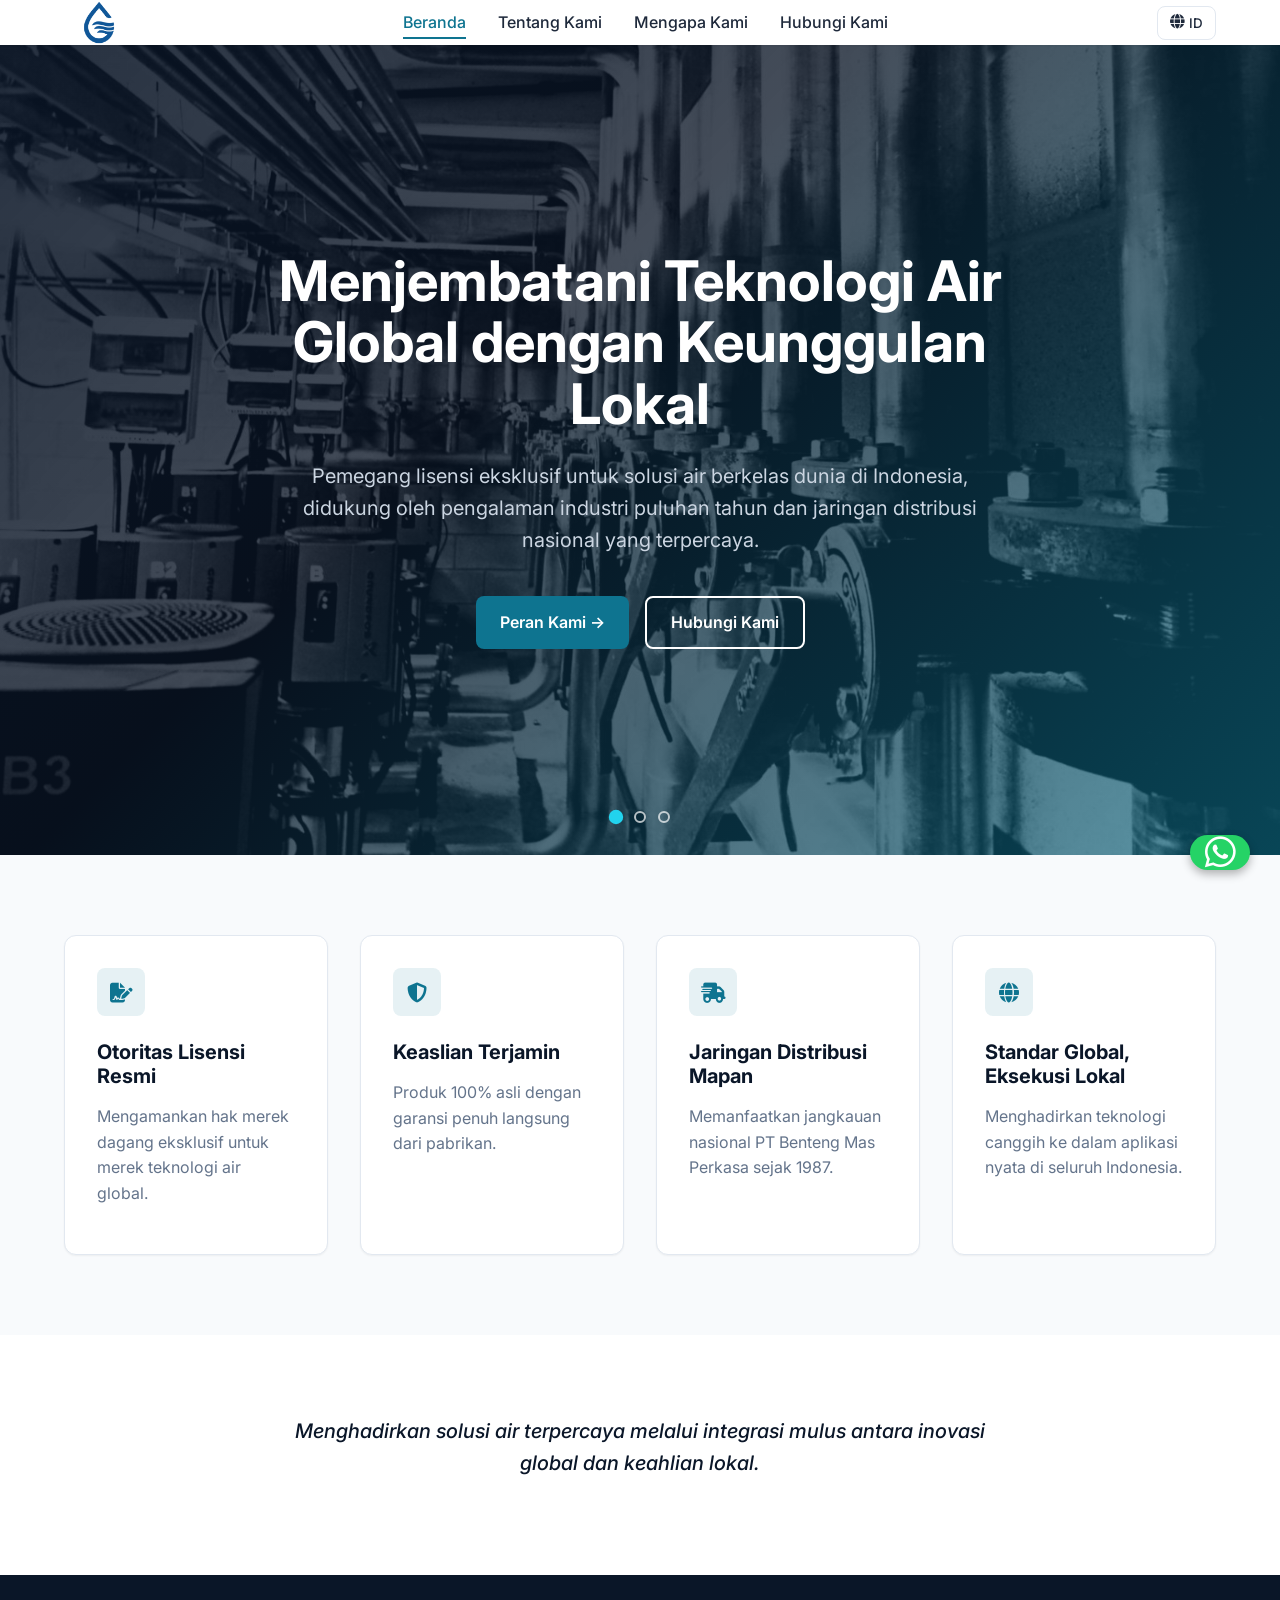
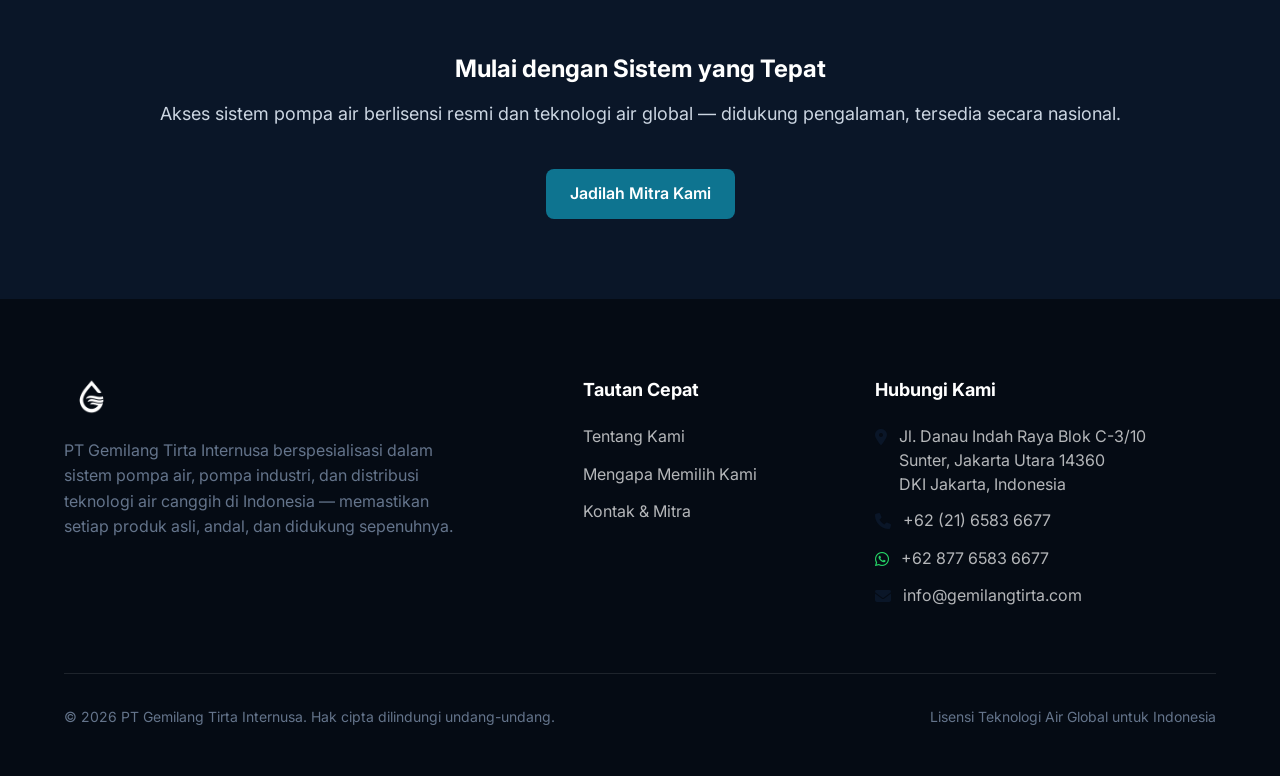
==== commit 7e2b8b86: "fix: adjust logo sizes, ensure ecosystem card alignment, and restructure footer contact" ====
--- a/index.html
+++ b/index.html
@@ -173,10 +173,22 @@
           <h4 data-lang-id="Hubungi Kami" data-lang-en="Contact">Hubungi Kami</h4>
           <ul>
             <!-- Updated from PDF -->
-            <li><i class="fa-solid fa-location-dot" style="width: 20px; color: var(--color-primary);"></i> Jl. Danau Indah Raya Blok C-3/10<br><span style="padding-left: 24px;">Sunter, Jakarta Utara 14360</span><br><span style="padding-left: 24px;">DKI Jakarta, Indonesia</span></li>
-            <li style="margin-top: 8px;"><i class="fa-solid fa-phone" style="width: 20px; color: var(--color-primary);"></i> +62 (21) 6583 6677</li>
-            <li><i class="fa-brands fa-whatsapp" style="width: 20px; color: #25D366;"></i> +62 877 6583 6677</li>
-            <li><i class="fa-solid fa-envelope" style="width: 20px; color: var(--color-primary);"></i> info@gemilangtirta.com</li>
+            <li style="display: flex; gap: 12px; align-items: flex-start; margin-bottom: 12px;">
+              <i class="fa-solid fa-location-dot" style="margin-top: 5px; color: var(--color-primary);"></i> 
+              <div style="line-height: 1.5;">Jl. Danau Indah Raya Blok C-3/10<br>Sunter, Jakarta Utara 14360<br>DKI Jakarta, Indonesia</div>
+            </li>
+            <li style="display: flex; gap: 12px; align-items: center; margin-bottom: 12px;">
+              <i class="fa-solid fa-phone" style="color: var(--color-primary);"></i> 
+              <span>+62 (21) 6583 6677</span>
+            </li>
+            <li style="display: flex; gap: 12px; align-items: center; margin-bottom: 12px;">
+              <i class="fa-brands fa-whatsapp" style="color: #25D366;"></i> 
+              <span>+62 877 6583 6677</span>
+            </li>
+            <li style="display: flex; gap: 12px; align-items: center;">
+              <i class="fa-solid fa-envelope" style="color: var(--color-primary);"></i> 
+              <span>info@gemilangtirta.com</span>
+            </li>
           </ul>
         </div>
       </div>
--- a/css/style.css
+++ b/css/style.css
@@ -182,7 +182,7 @@
   display: flex;
   justify-content: space-between;
   align-items: center;
-  height: 90px;
+  height: 45px;
 }
 
 .logo-wrapper {
@@ -191,7 +191,7 @@
 }
 
 .logo-wrapper img {
-  height: 90px;
+  height: 45px;
   width: auto;
 }
 
@@ -701,13 +701,13 @@
 
 .footer-top {
   display: grid;
-  grid-template-columns: 2fr 1fr 1fr;
+  grid-template-columns: 2fr 1fr 1.5fr;
   gap: 4rem;
   margin-bottom: 4rem;
 }
 
 .footer-logo {
-  height: 60px;
+  height: 35px;
   margin-bottom: 1.5rem;
   filter: brightness(0) invert(1);
 }
@@ -821,7 +821,7 @@
   bottom: 30px;
   right: 30px;
   width: 60px;
-  height: 60px;
+  height: 35px;
   background-color: #25D366;
   color: white;
   border-radius: 50px;
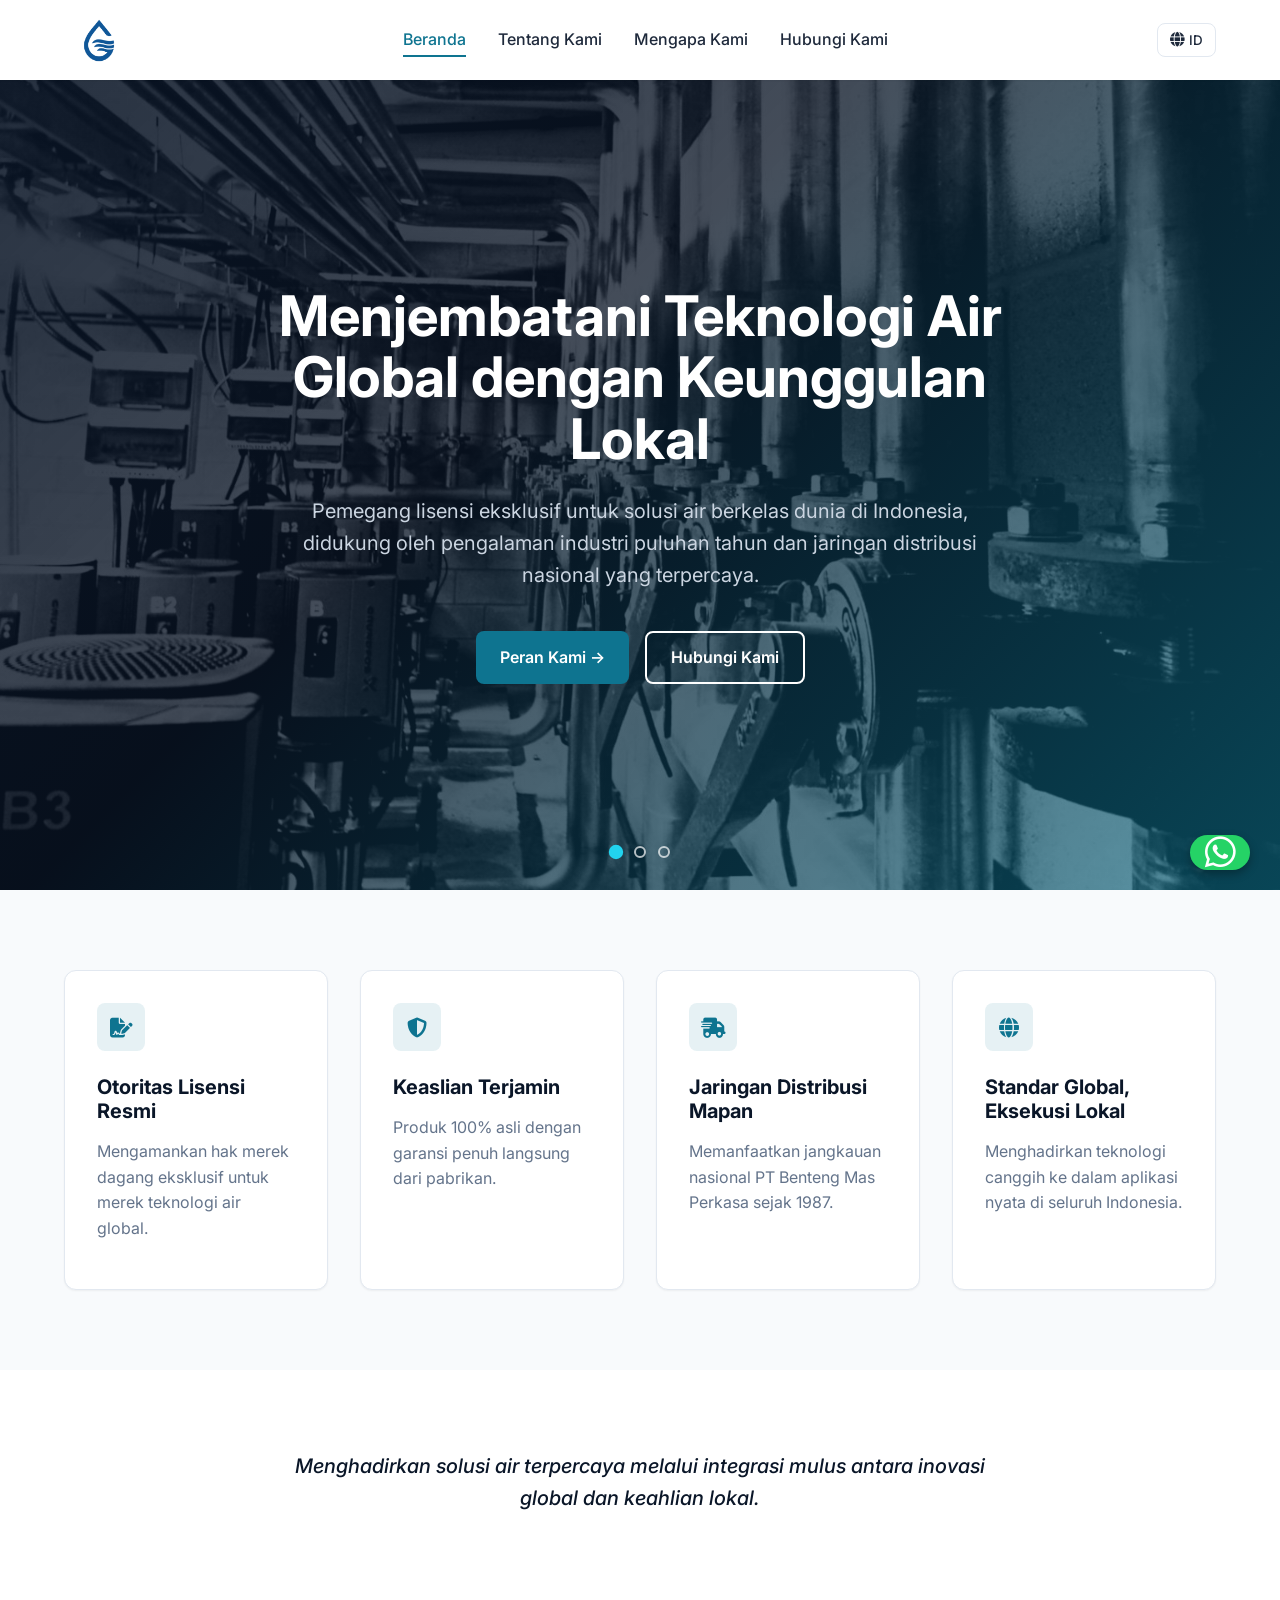
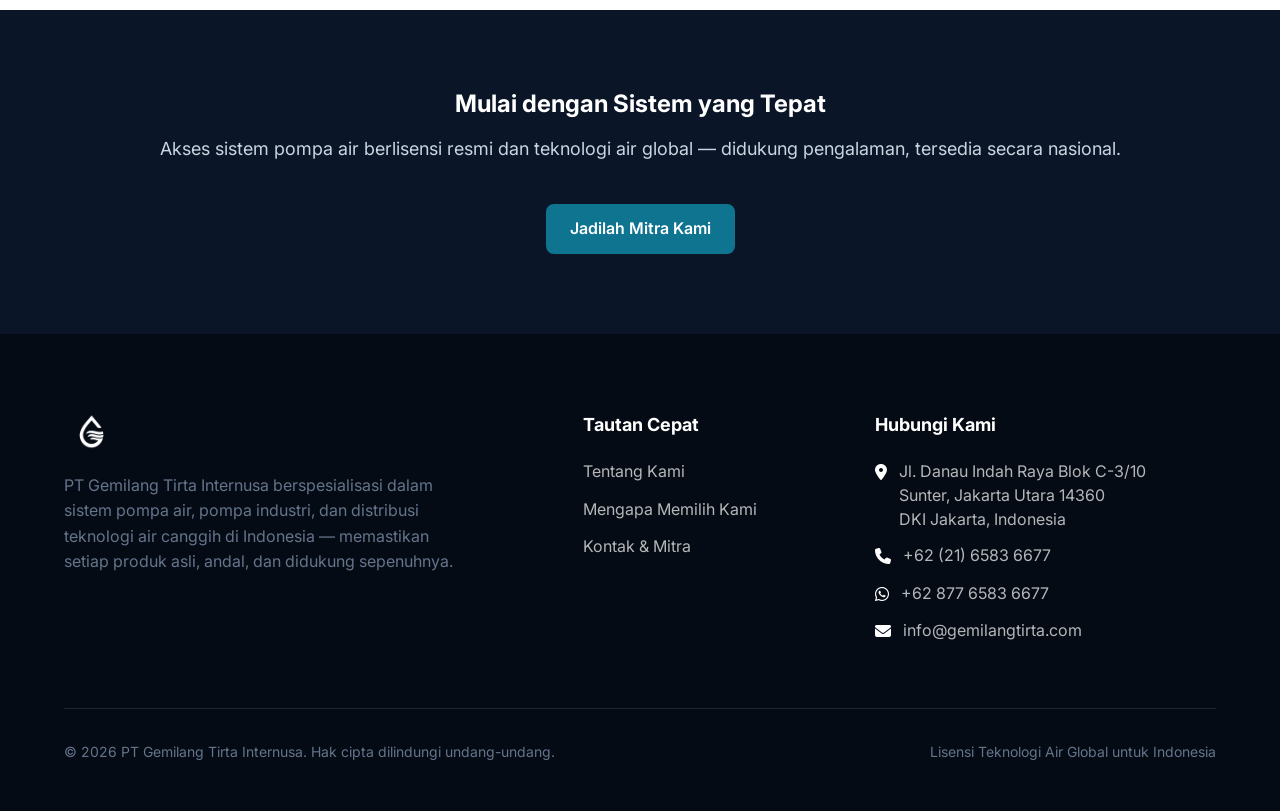
==== commit f2ef2a6e: "fix: increase nav bar height and make footer icons white" ====
--- a/index.html
+++ b/index.html
@@ -18,7 +18,7 @@
   <header class="header">
     <div class="container nav-container">
       <a href="index.html" class="logo-wrapper">
-        <img src="assets/images/Logo GTI.png" alt="GTI Logo">
+        <img src="assets/images/logo-gti.png" alt="GTI Logo">
       </a>
       
       <nav class="nav-menu">
@@ -158,7 +158,7 @@
     <div class="container">
       <div class="footer-top fade-in">
         <div class="footer-info">
-          <img src="assets/images/Logo GTI.png" alt="GTI Logo" class="footer-logo">
+          <img src="assets/images/logo-gti.png" alt="GTI Logo" class="footer-logo">
           <p class="footer-desc" data-lang-id="PT Gemilang Tirta Internusa berspesialisasi dalam sistem pompa air, pompa industri, dan distribusi teknologi air canggih di Indonesia — memastikan setiap produk asli, andal, dan didukung sepenuhnya." data-lang-en="PT Gemilang Tirta Internusa specializes in water pump systems, industrial pumps, and advanced water technology distribution in Indonesia, ensuring every product is authentic, reliable, and fully supported.">PT Gemilang Tirta Internusa berspesialisasi dalam sistem pompa air, pompa industri, dan distribusi teknologi air canggih di Indonesia — memastikan setiap produk asli, andal, dan didukung sepenuhnya.</p>
         </div>
         <div class="footer-links">
@@ -174,19 +174,19 @@
           <ul>
             <!-- Updated from PDF -->
             <li style="display: flex; gap: 12px; align-items: flex-start; margin-bottom: 12px;">
-              <i class="fa-solid fa-location-dot" style="margin-top: 5px; color: var(--color-primary);"></i> 
+              <i class="fa-solid fa-location-dot" style="margin-top: 5px; color: var(--color-white);"></i> 
               <div style="line-height: 1.5;">Jl. Danau Indah Raya Blok C-3/10<br>Sunter, Jakarta Utara 14360<br>DKI Jakarta, Indonesia</div>
             </li>
             <li style="display: flex; gap: 12px; align-items: center; margin-bottom: 12px;">
-              <i class="fa-solid fa-phone" style="color: var(--color-primary);"></i> 
+              <i class="fa-solid fa-phone" style="color: var(--color-white);"></i> 
               <span>+62 (21) 6583 6677</span>
             </li>
             <li style="display: flex; gap: 12px; align-items: center; margin-bottom: 12px;">
-              <i class="fa-brands fa-whatsapp" style="color: #25D366;"></i> 
+              <i class="fa-brands fa-whatsapp" style="color: var(--color-white);"></i> 
               <span>+62 877 6583 6677</span>
             </li>
             <li style="display: flex; gap: 12px; align-items: center;">
-              <i class="fa-solid fa-envelope" style="color: var(--color-primary);"></i> 
+              <i class="fa-solid fa-envelope" style="color: var(--color-white);"></i> 
               <span>info@gemilangtirta.com</span>
             </li>
           </ul>
@@ -207,3 +207,5 @@
   <script src="js/main.js"></script>
 </body>
 </html>
+
+
--- a/css/style.css
+++ b/css/style.css
@@ -182,7 +182,7 @@
   display: flex;
   justify-content: space-between;
   align-items: center;
-  height: 45px;
+  height: 80px;
 }
 
 .logo-wrapper {
@@ -856,3 +856,4 @@
     font-size: 28px;
   }
 }
+
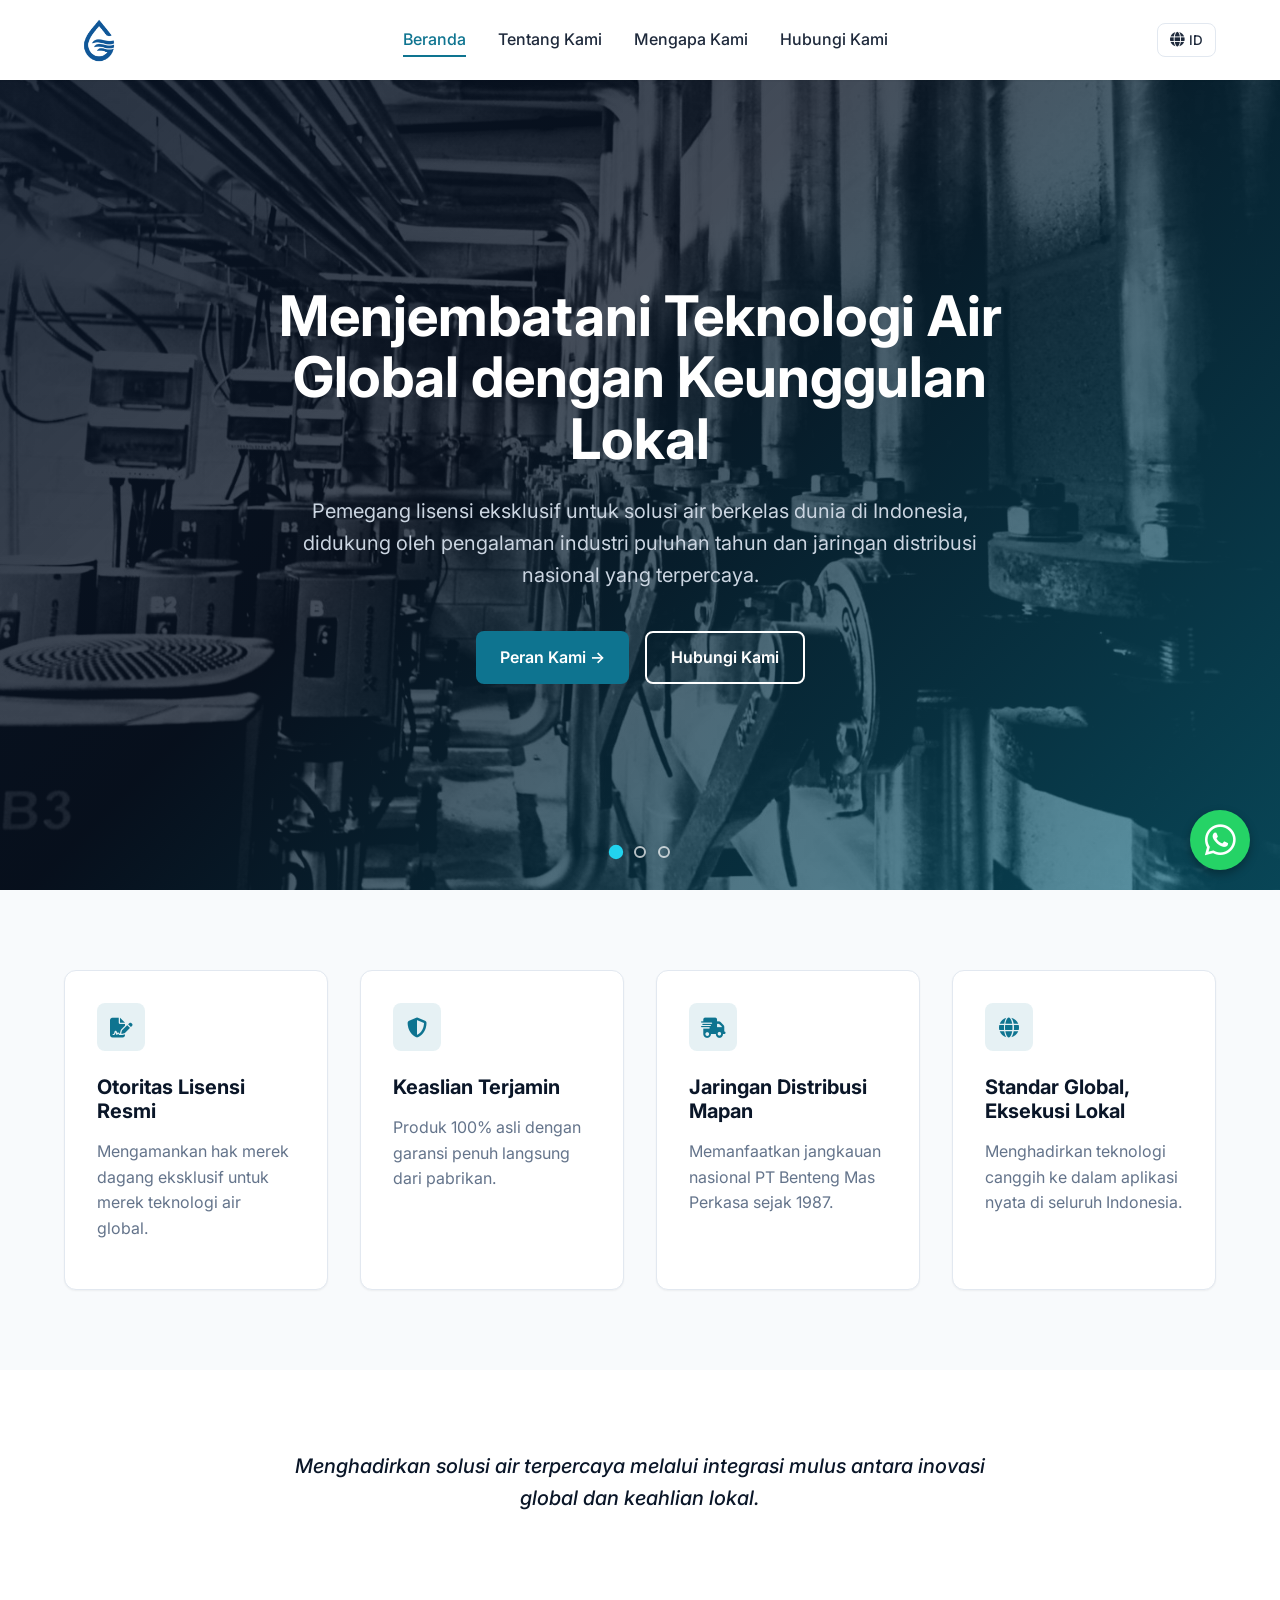
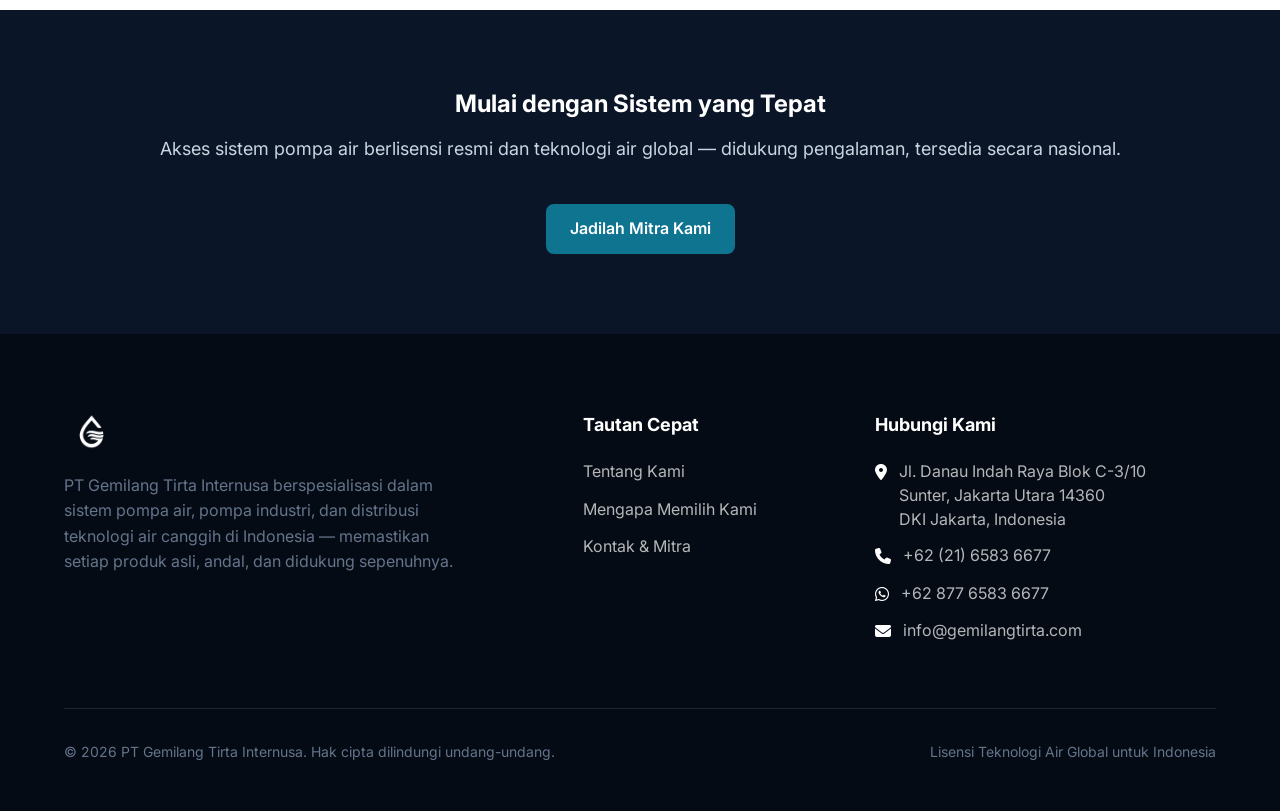
==== commit 27f8db53: "fix: make contact info headers white and fix whatsapp floating button aspect ratio" ====
--- a/index.html
+++ b/index.html
@@ -209,3 +209,4 @@
 </html>
 
 
+
--- a/css/style.css
+++ b/css/style.css
@@ -821,7 +821,7 @@
   bottom: 30px;
   right: 30px;
   width: 60px;
-  height: 35px;
+  height: 60px;
   background-color: #25D366;
   color: white;
   border-radius: 50px;
@@ -857,3 +857,4 @@
   }
 }
 
+
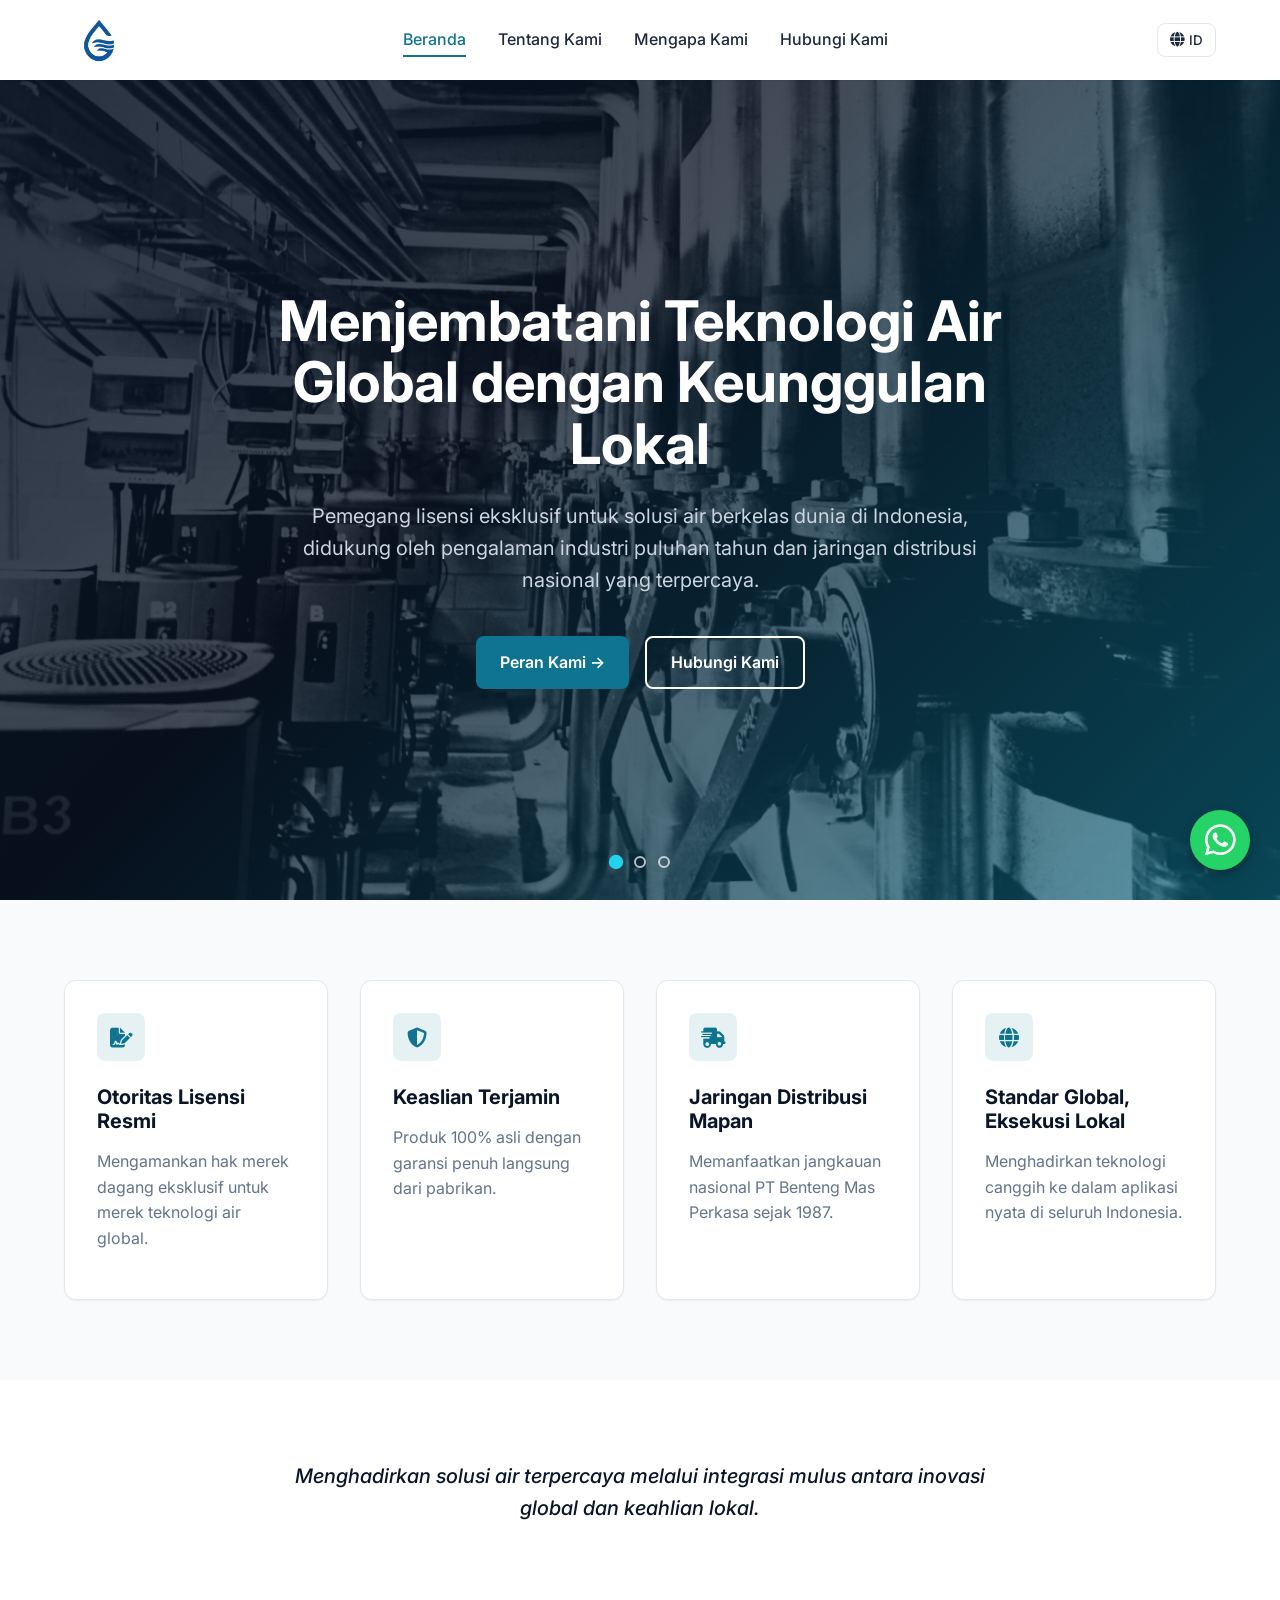
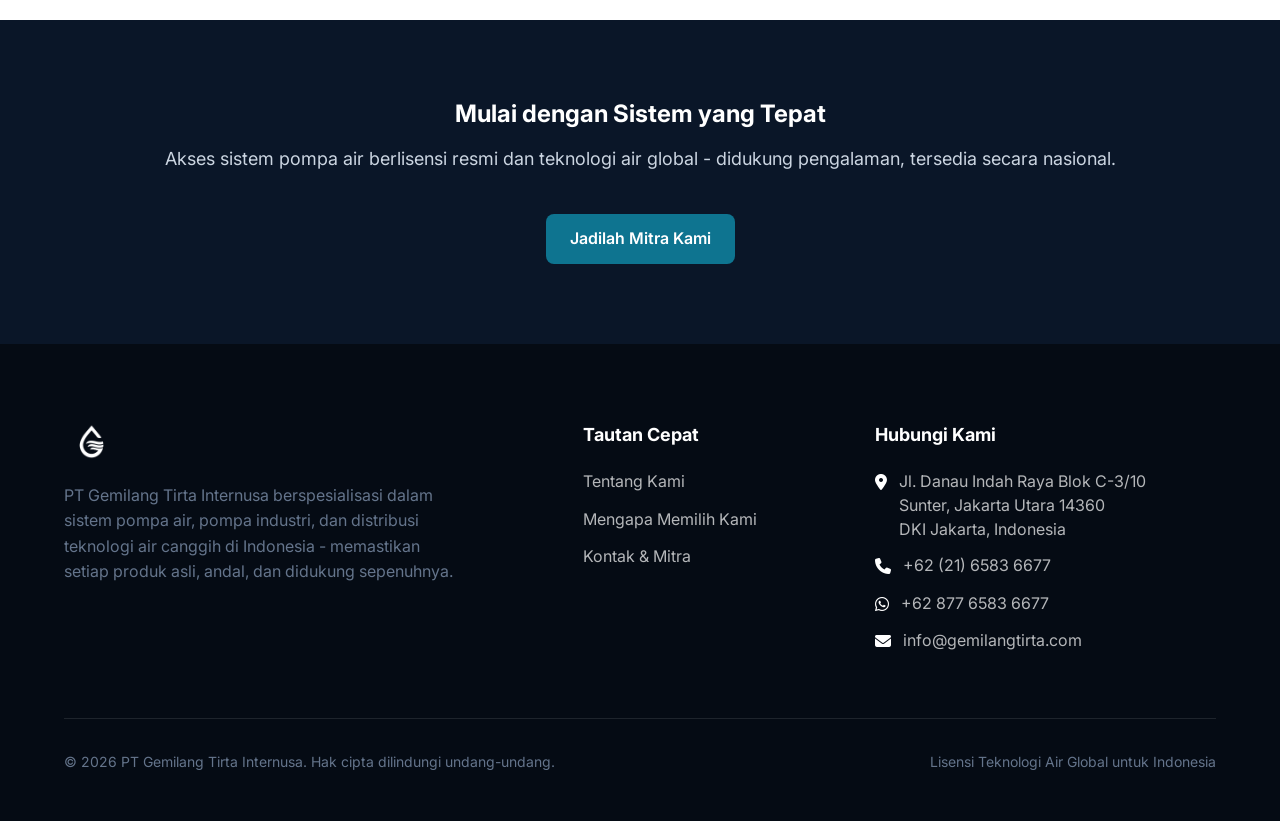
==== commit 4588f25f: "fix: replace all em-dash symbols with standard hyphens as requested" ====
--- a/index.html
+++ b/index.html
@@ -68,7 +68,7 @@
         <div class="slide-overlay"></div>
         <div class="container slide-content">
           <h1 class="hero-title" data-lang-id="Teknologi Air Global. Resmi Hadir di Indonesia." data-lang-en="Global Water Technology. Officially Delivered.">Teknologi Air Global. Resmi Hadir di Indonesia.</h1>
-          <p class="hero-subtitle" data-lang-id="Pemegang lisensi eksklusif untuk merek teknologi air internasional premium di Indonesia — menjamin keaslian, kepatuhan, dan keandalan jangka panjang." data-lang-en="Exclusive licensing gateway for premium international water brands in Indonesia — ensuring authenticity, compliance, and long-term reliability.">Pemegang lisensi eksklusif untuk merek teknologi air internasional premium di Indonesia — menjamin keaslian, kepatuhan, dan keandalan jangka panjang.</p>
+          <p class="hero-subtitle" data-lang-id="Pemegang lisensi eksklusif untuk merek teknologi air internasional premium di Indonesia - menjamin keaslian, kepatuhan, dan keandalan jangka panjang." data-lang-en="Exclusive licensing gateway for premium international water brands in Indonesia - ensuring authenticity, compliance, and long-term reliability.">Pemegang lisensi eksklusif untuk merek teknologi air internasional premium di Indonesia - menjamin keaslian, kepatuhan, dan keandalan jangka panjang.</p>
           <div class="hero-cta">
             <a href="about.html" class="btn btn-primary" data-lang-id="Tentang Kami &rarr;" data-lang-en="About Us &rarr;">Tentang Kami &rarr;</a>
           </div>
@@ -146,7 +146,7 @@
   <section class="section section-bg-dark text-center fade-in">
     <div class="container">
       <h2 data-lang-id="Mulai dengan Sistem yang Tepat" data-lang-en="Start with the Right System">Mulai dengan Sistem yang Tepat</h2>
-      <p style="margin-bottom: 2.5rem; color: #CBD5E1; font-size: 1.125rem;" data-lang-id="Akses sistem pompa air berlisensi resmi dan teknologi air global — didukung pengalaman, tersedia secara nasional." data-lang-en="Access officially licensed water pump systems and global water technologies — backed by experience, supported nationwide.">Akses sistem pompa air berlisensi resmi dan teknologi air global — didukung pengalaman, tersedia secara nasional.</p>
+      <p style="margin-bottom: 2.5rem; color: #CBD5E1; font-size: 1.125rem;" data-lang-id="Akses sistem pompa air berlisensi resmi dan teknologi air global - didukung pengalaman, tersedia secara nasional." data-lang-en="Access officially licensed water pump systems and global water technologies - backed by experience, supported nationwide.">Akses sistem pompa air berlisensi resmi dan teknologi air global - didukung pengalaman, tersedia secara nasional.</p>
       <div class="hero-cta">
         <a href="https://wa.me/6287765836677" class="btn btn-primary" target="_blank" rel="noopener noreferrer" data-lang-id="Jadilah Mitra Kami" data-lang-en="Become Our Partner">Jadilah Mitra Kami</a>
       </div>
@@ -159,7 +159,7 @@
       <div class="footer-top fade-in">
         <div class="footer-info">
           <img src="assets/images/logo-gti.png" alt="GTI Logo" class="footer-logo">
-          <p class="footer-desc" data-lang-id="PT Gemilang Tirta Internusa berspesialisasi dalam sistem pompa air, pompa industri, dan distribusi teknologi air canggih di Indonesia — memastikan setiap produk asli, andal, dan didukung sepenuhnya." data-lang-en="PT Gemilang Tirta Internusa specializes in water pump systems, industrial pumps, and advanced water technology distribution in Indonesia, ensuring every product is authentic, reliable, and fully supported.">PT Gemilang Tirta Internusa berspesialisasi dalam sistem pompa air, pompa industri, dan distribusi teknologi air canggih di Indonesia — memastikan setiap produk asli, andal, dan didukung sepenuhnya.</p>
+          <p class="footer-desc" data-lang-id="PT Gemilang Tirta Internusa berspesialisasi dalam sistem pompa air, pompa industri, dan distribusi teknologi air canggih di Indonesia - memastikan setiap produk asli, andal, dan didukung sepenuhnya." data-lang-en="PT Gemilang Tirta Internusa specializes in water pump systems, industrial pumps, and advanced water technology distribution in Indonesia, ensuring every product is authentic, reliable, and fully supported.">PT Gemilang Tirta Internusa berspesialisasi dalam sistem pompa air, pompa industri, dan distribusi teknologi air canggih di Indonesia - memastikan setiap produk asli, andal, dan didukung sepenuhnya.</p>
         </div>
         <div class="footer-links">
           <h4 data-lang-id="Tautan Cepat" data-lang-en="Quick Links">Tautan Cepat</h4>
--- a/css/style.css
+++ b/css/style.css
@@ -310,7 +310,7 @@
 .hero-slider {
   position: relative;
   width: 100%;
-  height: calc(100vh - 90px);
+  height: calc(100vh - 80px);
   min-height: 500px;
   overflow: hidden;
 }
@@ -783,7 +783,7 @@
     top: 90px;
     left: -100%;
     width: 100%;
-    height: calc(100vh - 90px);
+    height: calc(100vh - 80px);
     background-color: var(--color-white);
     flex-direction: column;
     padding: 2rem;
@@ -858,3 +858,4 @@
 }
 
 
+
